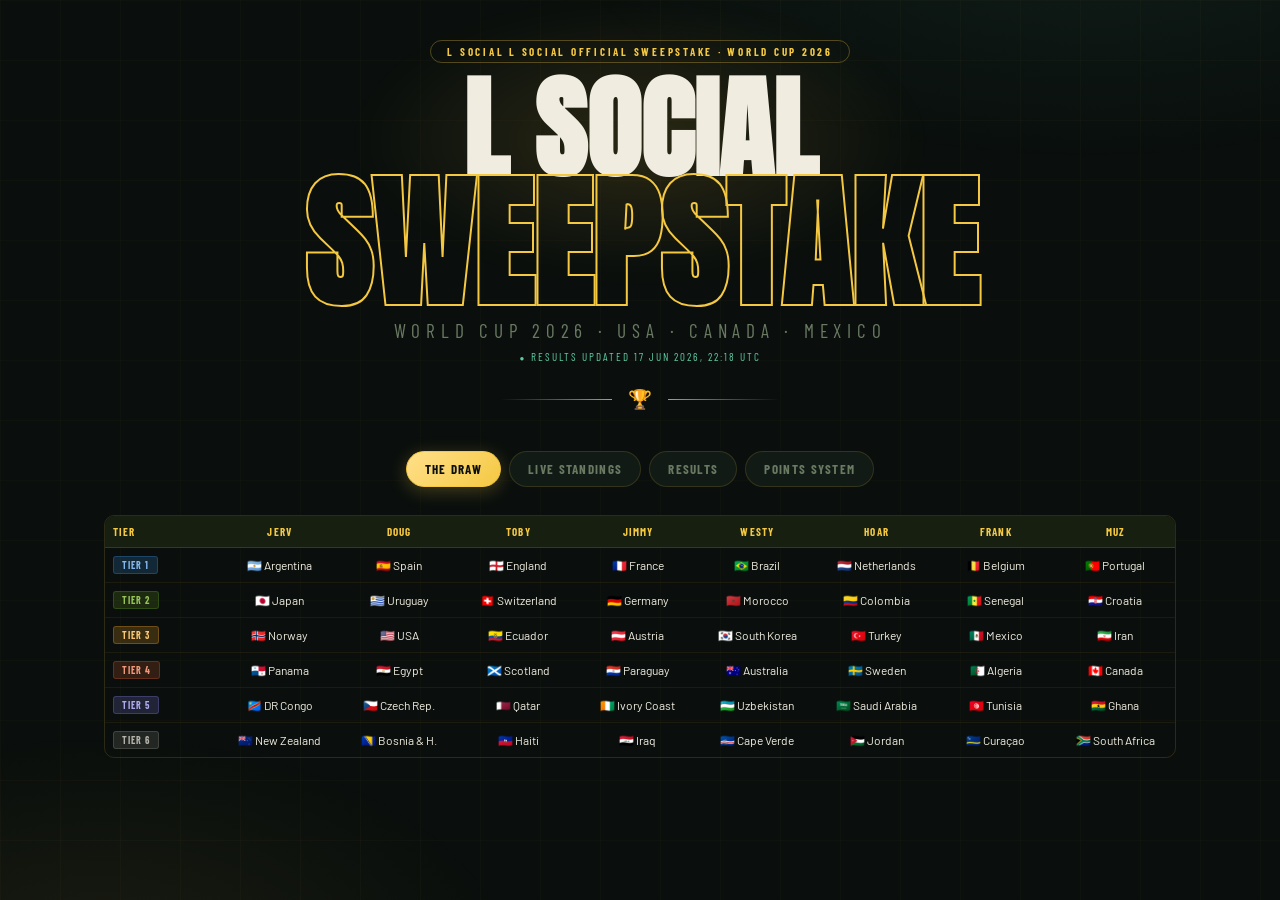
==== site/index.html @ 8de70651 "Auto-update World Cup results" ====
<!DOCTYPE html>
<html lang="en">
<head>
<meta charset="UTF-8">
<meta name="viewport" content="width=device-width, initial-scale=1.0">
<title>L Social L Social Official Sweepstake · World Cup 2026</title>
<link rel="apple-touch-icon" href="[data-uri]">
<link rel="icon" type="image/jpeg" href="[data-uri]">
<meta name="apple-mobile-web-app-capable" content="yes">
<meta name="apple-mobile-web-app-title" content="L Social WC26">
<link href="https://fonts.googleapis.com/css2?family=Anton&family=Barlow+Condensed:wght@400;600;700&family=Barlow:wght@400;500&display=swap" rel="stylesheet">
<style>
:root{
  --gold:#F5C842;--gold-d:#C9A020;--bg:#0A0F0D;--surface:#111A14;--surface2:#172010;
  --border:rgba(245,200,66,0.15);--text:#F0EDE0;--muted:#6A7A62;
  --green:#5DCAA5;--red:#F09595;--orange:#EF9F27;
}
*{box-sizing:border-box;margin:0;padding:0}
body{background:var(--bg);color:var(--text);font-family:'Barlow',sans-serif;min-height:100vh;overflow-x:hidden}
body::before{content:'';position:fixed;inset:0;background-image:linear-gradient(rgba(245,200,66,0.025) 1px,transparent 1px),linear-gradient(90deg,rgba(245,200,66,0.025) 1px,transparent 1px);background-size:60px 60px;pointer-events:none;z-index:0}
body::after{content:'';position:fixed;inset:0;background:radial-gradient(900px 420px at 85% -10%,rgba(93,202,165,0.08),transparent 60%),radial-gradient(700px 400px at 8% 108%,rgba(245,200,66,0.07),transparent 60%);pointer-events:none;z-index:0}
.container{position:relative;z-index:1;max-width:1120px;margin:0 auto;padding:2.5rem 1.5rem 5rem}

/* HERO */
.hero{text-align:center;margin-bottom:2.5rem;position:relative}
.hero::before{content:'';position:absolute;top:-50px;left:50%;transform:translateX(-50%);width:min(620px,90vw);height:300px;background:radial-gradient(ellipse,rgba(245,200,66,0.14),transparent 65%);filter:blur(12px);pointer-events:none}
.hero-badge{display:inline-block;font-family:'Barlow Condensed',sans-serif;font-size:11px;font-weight:700;letter-spacing:0.25em;text-transform:uppercase;color:var(--gold);border:1px solid rgba(245,200,66,0.3);padding:4px 16px;border-radius:20px;margin-bottom:1rem;animation:fadeUp 0.5s ease both}
.hero h1{font-family:'Anton',sans-serif;font-size:clamp(3rem,10vw,7rem);line-height:0.9;text-transform:uppercase;animation:fadeUp 0.5s ease 0.1s both}
.hero h1 span{display:block;-webkit-text-stroke:2px var(--gold);color:transparent;font-size:clamp(3.5rem,12vw,9rem)}
.hero-sub{font-family:'Barlow Condensed',sans-serif;font-size:clamp(0.85rem,2vw,1.2rem);letter-spacing:0.3em;text-transform:uppercase;color:var(--muted);margin-top:0.6rem;animation:fadeUp 0.5s ease 0.2s both}
.hero-updated{font-family:'Barlow Condensed',sans-serif;font-size:11px;letter-spacing:0.18em;text-transform:uppercase;color:var(--green);margin-top:0.5rem;animation:fadeUp 0.5s ease 0.25s both}
.hero-updated::before{content:'●';font-size:8px;vertical-align:middle;margin-right:5px;animation:pulse 2s ease-in-out infinite;display:inline-block}
.divider{display:flex;align-items:center;gap:1rem;max-width:280px;margin:1.5rem auto;animation:fadeUp 0.5s ease 0.25s both}
.divider::before{content:'';flex:1;height:1px;background:linear-gradient(90deg,transparent,var(--gold-d))}
.divider::after{content:'';flex:1;height:1px;background:linear-gradient(90deg,var(--gold-d),transparent)}
.trophy{font-size:1.2rem;animation:pulse 3s ease-in-out infinite;display:inline-block}

/* TABS */
.tabs{display:flex;gap:8px;margin-bottom:1.75rem;animation:fadeUp 0.5s ease 0.3s both;flex-wrap:wrap;justify-content:center}
.tab{font-family:'Barlow Condensed',sans-serif;font-size:13px;font-weight:700;letter-spacing:0.1em;text-transform:uppercase;padding:9px 18px;border:1px solid var(--border);border-radius:24px;background:var(--surface);color:var(--muted);cursor:pointer;transition:all 0.15s;white-space:nowrap}
.tab:hover{color:var(--text);border-color:rgba(245,200,66,0.45);transform:translateY(-1px)}
.tab.active{color:#0A0F0D;background:linear-gradient(135deg,#FFE08A,var(--gold));border-color:var(--gold);box-shadow:0 4px 18px rgba(245,200,66,0.25)}

/* SUB-TABS (game week toggles) */
.subtabs{display:flex;gap:6px;flex-wrap:wrap;margin-bottom:1.1rem}
.subtab{font-family:'Barlow Condensed',sans-serif;font-size:12px;font-weight:700;letter-spacing:0.08em;text-transform:uppercase;padding:6px 14px;border-radius:18px;border:1px solid var(--border);background:var(--surface);color:var(--muted);cursor:pointer;transition:all 0.15s;white-space:nowrap}
.subtab:hover{color:var(--text);border-color:rgba(245,200,66,0.4);transform:translateY(-1px)}
.subtab.active{background:linear-gradient(135deg,#FFE08A,var(--gold));color:#0A0F0D;border-color:var(--gold);box-shadow:0 3px 12px rgba(245,200,66,0.22)}

/* MOVEMENT + LEADER + BARS */
.mv{font-size:10px;font-weight:700;display:inline-block;min-width:20px}
.mv-up{color:var(--green)} .mv-down{color:var(--red)} .mv-same{color:var(--muted)}
.row-leader td{background:linear-gradient(90deg,rgba(245,200,66,0.12),rgba(245,200,66,0.02))}
.row-leader:hover td{background:linear-gradient(90deg,rgba(245,200,66,0.16),rgba(245,200,66,0.04))}
.pts-bar{height:3px;background:rgba(245,200,66,0.12);border-radius:2px;margin-top:4px;min-width:60px}
.pts-bar i{display:block;height:100%;border-radius:2px;background:linear-gradient(90deg,var(--gold-d),var(--gold));transition:width 0.4s ease}
.team-out{opacity:0.28;filter:grayscale(1)}
.gw-haul-pos{color:var(--green);font-weight:600}
.gw-haul-neg{color:var(--red);font-weight:600}
tr.anim{animation:fadeUp 0.35s ease both}
.panel{display:none}.panel.active{display:block;animation:fadeUp 0.3s ease both}

/* SHARED TABLE STYLES */
.tbl-wrap{overflow-x:auto;border:1px solid var(--border);border-radius:10px}
table{width:100%;border-collapse:collapse;font-size:12px}
th{font-family:'Barlow Condensed',sans-serif;font-size:11px;font-weight:700;letter-spacing:0.1em;text-transform:uppercase;padding:9px 8px;border-bottom:1px solid var(--border);text-align:center;background:var(--surface2);color:var(--muted)}
th:first-child{text-align:left}
td{padding:8px 8px;text-align:center;border-bottom:1px solid rgba(245,200,66,0.07);color:var(--text)}
td:first-child{text-align:left}
tr:last-child td{border-bottom:none}
tr:hover td{background:rgba(255,255,255,0.025)}

/* TIER TAGS */
.tier-tag{display:inline-flex;align-items:center;padding:2px 8px;border-radius:3px;font-family:'Barlow Condensed',sans-serif;font-size:10px;font-weight:700;letter-spacing:0.1em;text-transform:uppercase;white-space:nowrap}
.tt1{background:rgba(55,138,221,0.2);color:#85B7EB;border:1px solid rgba(55,138,221,0.3)}
.tt2{background:rgba(99,153,34,0.2);color:#97C459;border:1px solid rgba(99,153,34,0.3)}
.tt3{background:rgba(239,159,39,0.2);color:#FAC775;border:1px solid rgba(239,159,39,0.3)}
.tt4{background:rgba(216,90,48,0.2);color:#F0997B;border:1px solid rgba(216,90,48,0.3)}
.tt5{background:rgba(127,119,221,0.2);color:#AFA9EC;border:1px solid rgba(127,119,221,0.3)}
.tt6{background:rgba(136,135,128,0.2);color:#B4B2A9;border:1px solid rgba(136,135,128,0.3)}

/* DRAW TABLE */
table.draw{table-layout:fixed;min-width:720px}
table.draw th:first-child{width:115px}
table.draw th{color:var(--gold)}

/* STANDINGS */
.pos-badge{display:inline-flex;align-items:center;justify-content:center;width:22px;height:22px;border-radius:50%;font-family:'Barlow Condensed',sans-serif;font-size:12px;font-weight:700}
.pos-1{background:var(--gold);color:#0A0F0D}
.pos-2{background:rgba(180,178,169,0.3);color:#D3D1C7}
.pos-3{background:rgba(216,90,48,0.3);color:#F0997B}
.pos-other{color:var(--muted);font-size:12px;font-weight:500;width:22px;text-align:center;display:inline-block}
.player-name-cell{font-family:'Barlow Condensed',sans-serif;font-size:14px;font-weight:700;letter-spacing:0.05em}
.pts-big{font-family:'Anton',sans-serif;font-size:1.3rem;color:var(--gold)}
.pts-zero{color:var(--muted)}
.trend-up{color:var(--green);font-size:11px}
.trend-same{color:var(--muted);font-size:11px}
.stage-badge{display:inline-flex;align-items:center;padding:2px 8px;border-radius:3px;font-size:10px;font-weight:500;white-space:nowrap}
.stage-group{background:rgba(55,138,221,0.15);color:#85B7EB}
.stage-r16{background:rgba(239,159,39,0.15);color:#FAC775}
.stage-qf{background:rgba(95,212,165,0.15);color:#5DCAA5}
.stage-sf{background:rgba(245,200,66,0.15);color:var(--gold)}
.stage-out{background:rgba(136,135,128,0.15);color:var(--muted)}

/* RESULTS */
.gw-section{margin-bottom:1.5rem}
.gw-header{font-family:'Barlow Condensed',sans-serif;font-size:13px;font-weight:700;letter-spacing:0.15em;text-transform:uppercase;color:var(--gold);padding:8px 0 8px;border-bottom:1px solid var(--border);margin-bottom:0.75rem}
.result-grid{display:grid;grid-template-columns:repeat(auto-fill,minmax(300px,1fr));gap:8px}
.result-card{background:var(--surface);border:1px solid var(--border);border-radius:8px;padding:10px 12px;display:flex;align-items:center;gap:10px;transition:transform 0.15s,border-color 0.15s,box-shadow 0.15s;animation:fadeUp 0.35s ease both}
.result-card:hover{transform:translateY(-2px);border-color:rgba(245,200,66,0.45);box-shadow:0 8px 22px rgba(0,0,0,0.45)}
.result-team{flex:1;text-align:right}
.result-team-name{font-size:12px;font-weight:500}
.result-team-sub{font-size:10px;color:var(--muted);margin-top:1px}
.result-score{font-family:'Anton',sans-serif;font-size:1.3rem;color:var(--gold);min-width:54px;text-align:center;line-height:1}
.result-score-sub{font-size:9px;color:var(--muted);text-align:center;font-family:'Barlow Condensed',sans-serif;letter-spacing:0.1em;text-transform:uppercase;margin-top:2px}
.result-team.home{text-align:right}
.result-team.away{text-align:left}
.win-ind{width:3px;height:28px;border-radius:2px;flex-shrink:0}
.win-home{background:var(--green)}
.win-away{background:var(--red)}
.win-draw{background:var(--muted)}
.pts-awarded{font-size:10px;color:var(--green);font-weight:500;margin-top:3px}

/* EMPTY STATE */
.empty-state{text-align:center;padding:3rem 1rem;color:var(--muted)}
.empty-icon{font-size:2.5rem;margin-bottom:0.75rem;opacity:0.4}
.empty-text{font-family:'Barlow Condensed',sans-serif;font-size:14px;letter-spacing:0.1em;text-transform:uppercase}
.empty-sub{font-size:12px;margin-top:0.5rem;line-height:1.5}

/* POINTS REFERENCE */
.section-label{font-family:'Barlow Condensed',sans-serif;font-size:13px;font-weight:700;letter-spacing:0.15em;text-transform:uppercase;color:var(--gold);margin:1.5rem 0 0.6rem;padding-bottom:5px;border-bottom:1px solid var(--border)}
.section-label:first-child{margin-top:0}
.pts-grid{display:grid;grid-template-columns:1fr 1fr;gap:8px;margin-bottom:0.5rem}
.pts-card{background:var(--surface);border:1px solid var(--border);border-radius:8px;padding:11px 13px}
.pts-card-title{font-family:'Barlow Condensed',sans-serif;font-size:10px;font-weight:700;letter-spacing:0.15em;text-transform:uppercase;color:var(--muted);margin-bottom:7px}
.pts-row{display:flex;justify-content:space-between;font-size:12px;padding:3px 0;border-bottom:1px solid rgba(245,200,66,0.07);color:var(--text)}
.pts-row:last-child{border-bottom:none}
.pv{font-weight:500;color:var(--green)}
.lo{color:var(--muted)}
.mid{color:var(--orange);font-weight:500}
.hi{color:var(--green);font-weight:500}
.note{font-size:12px;color:var(--muted);padding:9px 12px;background:var(--surface);border:1px solid var(--border);border-radius:8px;margin-top:0.75rem;line-height:1.6}
table.pts{width:100%;border-collapse:collapse;font-size:12px;border:1px solid var(--border);border-radius:8px;overflow:hidden}
table.pts th{font-family:'Barlow Condensed',sans-serif;font-size:11px;font-weight:700;letter-spacing:0.1em;text-transform:uppercase;padding:8px 10px;border-bottom:1px solid var(--border);text-align:center;background:var(--surface2);color:var(--muted)}
table.pts th:first-child{text-align:left}
table.pts td{padding:7px 10px;border-bottom:1px solid rgba(245,200,66,0.07);text-align:center;color:var(--text)}
table.pts td:first-child{text-align:left;color:var(--muted)}
table.pts tr:last-child td{border-bottom:none}

@keyframes fadeUp{from{opacity:0;transform:translateY(18px)}to{opacity:1;transform:translateY(0)}}
@keyframes pulse{0%,100%{transform:scale(1)}50%{transform:scale(1.1)}}
@media(max-width:600px){.pts-grid{grid-template-columns:1fr}.tab{padding:8px 8px;font-size:11px;letter-spacing:0.05em}.tabs{gap:0}}
</style>
</head>
<body>
<div class="container">

<!-- HERO -->
<div class="hero">
  <div class="hero-badge">L Social L Social Official Sweepstake · World Cup 2026</div>
  <h1>L Social<span>Sweepstake</span></h1>
  <p class="hero-sub">World Cup 2026 · USA · Canada · Mexico</p>
  <p class="hero-updated">Results updated <span id="updated-stamp"><!--AUTO:UPDATED-->17 Jun 2026, 22:18 UTC<!--/AUTO:UPDATED--></span></p>
  <div class="divider"><span class="trophy">🏆</span></div>
</div>

<!-- TABS -->
<div class="tabs">
  <button class="tab active" onclick="showTab('draw',this)">The draw</button>
  <button class="tab" onclick="showTab('standings',this)">Live standings</button>
  <button class="tab" onclick="showTab('results',this)">Results</button>
  <button class="tab" onclick="showTab('points',this)">Points system</button>
</div>

<!-- DRAW -->
<div class="panel active" id="panel-draw">
<div class="tbl-wrap">
<table class="draw">
  <thead>
    <tr><th>Tier</th><th>Jerv</th><th>Doug</th><th>Toby</th><th>Jimmy</th><th>Westy</th><th>Hoar</th><th>Frank</th><th>Muz</th></tr>
  </thead>
  <tbody>
    <tr><td><span class="tier-tag tt1">Tier 1</span></td><td>🇦🇷 Argentina</td><td>🇪🇸 Spain</td><td>🏴󠁧󠁢󠁥󠁮󠁧󠁿 England</td><td>🇫🇷 France</td><td>🇧🇷 Brazil</td><td>🇳🇱 Netherlands</td><td>🇧🇪 Belgium</td><td>🇵🇹 Portugal</td></tr>
    <tr><td><span class="tier-tag tt2">Tier 2</span></td><td>🇯🇵 Japan</td><td>🇺🇾 Uruguay</td><td>🇨🇭 Switzerland</td><td>🇩🇪 Germany</td><td>🇲🇦 Morocco</td><td>🇨🇴 Colombia</td><td>🇸🇳 Senegal</td><td>🇭🇷 Croatia</td></tr>
    <tr><td><span class="tier-tag tt3">Tier 3</span></td><td>🇳🇴 Norway</td><td>🇺🇸 USA</td><td>🇪🇨 Ecuador</td><td>🇦🇹 Austria</td><td>🇰🇷 South Korea</td><td>🇹🇷 Turkey</td><td>🇲🇽 Mexico</td><td>🇮🇷 Iran</td></tr>
    <tr><td><span class="tier-tag tt4">Tier 4</span></td><td>🇵🇦 Panama</td><td>🇪🇬 Egypt</td><td>🏴󠁧󠁢󠁳󠁣󠁴󠁿 Scotland</td><td>🇵🇾 Paraguay</td><td>🇦🇺 Australia</td><td>🇸🇪 Sweden</td><td>🇩🇿 Algeria</td><td>🇨🇦 Canada</td></tr>
    <tr><td><span class="tier-tag tt5">Tier 5</span></td><td>🇨🇩 DR Congo</td><td>🇨🇿 Czech Rep.</td><td>🇶🇦 Qatar</td><td>🇨🇮 Ivory Coast</td><td>🇺🇿 Uzbekistan</td><td>🇸🇦 Saudi Arabia</td><td>🇹🇳 Tunisia</td><td>🇬🇭 Ghana</td></tr>
    <tr><td><span class="tier-tag tt6">Tier 6</span></td><td>🇳🇿 New Zealand</td><td>🇧🇦 Bosnia & H.</td><td>🇭🇹 Haiti</td><td>🇮🇶 Iraq</td><td>🇨🇻 Cape Verde</td><td>🇯🇴 Jordan</td><td>🇨🇼 Curaçao</td><td>🇿🇦 South Africa</td></tr>
  </tbody>
</table>
</div>
</div>

<!-- STANDINGS -->
<div class="panel" id="panel-standings">
  <div id="standings-content">
    <div class="empty-state">
      <div class="empty-icon">🏆</div>
      <div class="empty-text">Tournament hasn't started yet</div>
      <div class="empty-sub">Standings will update after each game week.<br>Upload results to see scores calculated automatically.</div>
    </div>
  </div>
</div>

<!-- RESULTS -->
<div class="panel" id="panel-results">
  <div id="results-content">
    <div class="empty-state">
      <div class="empty-icon">⚽</div>
      <div class="empty-text">No results yet</div>
      <div class="empty-sub">After each game week, send the results and this section<br>will be updated with scores, points awarded, and standings.</div>
    </div>
  </div>
</div>

<!-- POINTS SYSTEM -->
<div class="panel" id="panel-points">

  <div class="section-label">Group stage — per match</div>
  <div class="pts-grid">
    <div class="pts-card">
      <div class="pts-card-title">Base result</div>
      <div class="pts-row"><span>Win</span><span class="pv">5 pts</span></div>
      <div class="pts-row"><span>Draw</span><span class="pv">2 pts</span></div>
      <div class="pts-row"><span>Loss</span><span class="lo">0 pts</span></div>
    </div>
    <div class="pts-card">
      <div class="pts-card-title">× Upset multiplier</div>
      <div class="pts-row"><span>beat team 5 tiers stronger</span><span class="hi">× 2.75</span></div>
      <div class="pts-row"><span>beat team 4 tiers stronger</span><span class="hi">× 2.4</span></div>
      <div class="pts-row"><span>beat team 3 tiers stronger</span><span class="hi">× 1.8</span></div>
      <div class="pts-row"><span>beat team 2 tiers stronger</span><span class="mid">× 1.45</span></div>
      <div class="pts-row"><span>beat team 1 tier stronger</span><span class="mid">× 1.2</span></div>
      <div class="pts-row"><span>vs same tier</span><span>× 1.0</span></div>
      <div class="pts-row"><span>beat team 1 tier weaker</span><span class="lo">× 0.8</span></div>
      <div class="pts-row"><span>beat team 2 tiers weaker</span><span class="lo">× 0.7</span></div>
      <div class="pts-row"><span>beat team 3 tiers weaker</span><span class="lo">× 0.65</span></div>
      <div class="pts-row"><span>beat team 4 tiers weaker</span><span class="lo">× 0.6</span></div>
      <div class="pts-row"><span>beat team 5 tiers weaker</span><span class="lo">× 0.55</span></div>
    </div>
  </div>

  <div class="section-label">Group finish bonus</div>
  <table class="pts">
    <thead><tr><th>Your tier</th><th>1st</th><th>2nd</th><th>3rd</th><th>4th (out)</th></tr></thead>
    <tbody>
      <tr><td><span class="tier-tag tt1">Tier 1</span></td><td>3</td><td>0</td><td>-2</td><td>-5</td></tr>
      <tr><td><span class="tier-tag tt2">Tier 2</span></td><td>5</td><td>2</td><td>0</td><td>-2</td></tr>
      <tr><td><span class="tier-tag tt3">Tier 3</span></td><td>7</td><td>4</td><td>2</td><td>0</td></tr>
      <tr><td><span class="tier-tag tt4">Tier 4</span></td><td>9</td><td>6</td><td>3</td><td>1</td></tr>
      <tr><td><span class="tier-tag tt5">Tier 5</span></td><td>12</td><td>8</td><td>4</td><td>2</td></tr>
      <tr><td><span class="tier-tag tt6">Tier 6</span></td><td class="hi">15</td><td class="hi">11</td><td class="hi">5</td><td class="hi">3</td></tr>
    </tbody>
  </table>
  <p class="note">Negative bonuses apply to Tier 1 and 2 sides who underperform in the group stage — if England finish 4th, Toby loses 5 pts.</p>

  <div class="section-label">Knockout stage — base points per win × upset multiplier</div>
  <table class="pts">
    <thead><tr><th>Round</th><th>Base pts (win)</th><th>× Upset multiplier</th><th>Lose</th></tr></thead>
    <tbody>
      <tr><td>Round of 32</td><td class="pv">5 pts</td><td>same as above</td><td>0</td></tr>
      <tr><td>Round of 16</td><td class="pv">5 pts</td><td>same as above</td><td>0</td></tr>
      <tr><td>Quarter-final</td><td class="pv">7 pts</td><td>same as above</td><td>0</td></tr>
      <tr><td>Semi-final</td><td class="pv">9 pts</td><td>same as above</td><td>0</td></tr>
      <tr><td>3rd place play-off</td><td class="pv">5 pts</td><td>same as above</td><td>0</td></tr>
      <tr><td>Final 🏆</td><td class="pv">15 pts</td><td>same as above</td><td>5 (flat, runner-up)</td></tr>
    </tbody>
  </table>

  <div class="section-label">Knockout exit bonus — awarded once when a team goes out</div>
  <table class="pts">
    <thead><tr><th>Tier</th><th>🏆 Win</th><th>Final</th><th>3rd</th><th>4th</th><th>QF</th><th>R16</th><th>R32</th></tr></thead>
    <tbody>
      <tr><td><span class="tier-tag tt1">Tier 1</span></td><td>9</td><td>6</td><td>5</td><td>4</td><td>2</td><td>1</td><td>-2</td></tr>
      <tr><td><span class="tier-tag tt2">Tier 2</span></td><td>12</td><td>8</td><td>6</td><td>5</td><td>4</td><td>2</td><td>0</td></tr>
      <tr><td><span class="tier-tag tt3">Tier 3</span></td><td>18</td><td>14</td><td>11</td><td>9</td><td>7</td><td>4</td><td>2</td></tr>
      <tr><td><span class="tier-tag tt4">Tier 4</span></td><td class="hi">25</td><td class="hi">25</td><td>15</td><td>13</td><td>10</td><td>6</td><td>5</td></tr>
      <tr><td><span class="tier-tag tt5">Tier 5</span></td><td class="hi">25</td><td class="hi">25</td><td>18</td><td>16</td><td>13</td><td>8</td><td>6</td></tr>
      <tr><td><span class="tier-tag tt6">Tier 6</span></td><td class="hi">25</td><td class="hi">25</td><td>22</td><td>20</td><td>16</td><td>11</td><td>7</td></tr>
    </tbody>
  </table>
  <p class="note">A Tier 4-6 team reaching the final is the jackpot — a capped 25 pts (no longer an automatic win). Exit bonus is awarded once, when the team is eliminated (or wins). Negative values apply to Tier 1/2 teams knocked out early.</p>

</div>

</div>

<script>
// ─────────────────────────────────────────────
// DATA — edit this when Toby uploads results
// ─────────────────────────────────────────────

const PLAYERS = ['Jerv','Doug','Toby','Jimmy','Westy','Hoar','Frank','Muz'];

// Each player's teams: [tier, name, flag]
const TEAMS = {
  Jerv:  [{t:1,n:'Argentina',f:'🇦🇷'},{t:2,n:'Japan',f:'🇯🇵'},{t:3,n:'Norway',f:'🇳🇴'},{t:4,n:'Panama',f:'🇵🇦'},{t:5,n:'DR Congo',f:'🇨🇩'},{t:6,n:'New Zealand',f:'🇳🇿'}],
  Doug:  [{t:1,n:'Spain',f:'🇪🇸'},{t:2,n:'Uruguay',f:'🇺🇾'},{t:3,n:'USA',f:'🇺🇸'},{t:4,n:'Egypt',f:'🇪🇬'},{t:5,n:'Czech Rep.',f:'🇨🇿'},{t:6,n:'Bosnia & H.',f:'🇧🇦'}],
  Toby:  [{t:1,n:'England',f:'🏴󠁧󠁢󠁥󠁮󠁧󠁿'},{t:2,n:'Switzerland',f:'🇨🇭'},{t:3,n:'Ecuador',f:'🇪🇨'},{t:4,n:'Scotland',f:'🏴󠁧󠁢󠁳󠁣󠁴󠁿'},{t:5,n:'Qatar',f:'🇶🇦'},{t:6,n:'Haiti',f:'🇭🇹'}],
  Jimmy: [{t:1,n:'France',f:'🇫🇷'},{t:2,n:'Germany',f:'🇩🇪'},{t:3,n:'Austria',f:'🇦🇹'},{t:4,n:'Paraguay',f:'🇵🇾'},{t:5,n:'Ivory Coast',f:'🇨🇮'},{t:6,n:'Iraq',f:'🇮🇶'}],
  Westy: [{t:1,n:'Brazil',f:'🇧🇷'},{t:2,n:'Morocco',f:'🇲🇦'},{t:3,n:'South Korea',f:'🇰🇷'},{t:4,n:'Australia',f:'🇦🇺'},{t:5,n:'Uzbekistan',f:'🇺🇿'},{t:6,n:'Cape Verde',f:'🇨🇻'}],
  Hoar:  [{t:1,n:'Netherlands',f:'🇳🇱'},{t:2,n:'Colombia',f:'🇨🇴'},{t:3,n:'Turkey',f:'🇹🇷'},{t:4,n:'Sweden',f:'🇸🇪'},{t:5,n:'Saudi Arabia',f:'🇸🇦'},{t:6,n:'Jordan',f:'🇯🇴'}],
  Frank: [{t:1,n:'Belgium',f:'🇧🇪'},{t:2,n:'Senegal',f:'🇸🇳'},{t:3,n:'Mexico',f:'🇲🇽'},{t:4,n:'Algeria',f:'🇩🇿'},{t:5,n:'Tunisia',f:'🇹🇳'},{t:6,n:'Curaçao',f:'🇨🇼'}],
  Muz:   [{t:1,n:'Portugal',f:'🇵🇹'},{t:2,n:'Croatia',f:'🇭🇷'},{t:3,n:'Iran',f:'🇮🇷'},{t:4,n:'Canada',f:'🇨🇦'},{t:5,n:'Ghana',f:'🇬🇭'},{t:6,n:'South Africa',f:'🇿🇦'}],
};

// Build country → {player, tier} lookup
const COUNTRY_MAP = {};
for(const [player, teams] of Object.entries(TEAMS)){
  for(const team of teams){
    COUNTRY_MAP[team.n.toLowerCase()] = {player, tier: team.t, name: team.n, flag: team.f};
  }
}

// ─────────────────────────────────────────────
// RESULTS DATA — auto-generated by update-results.js
// Format: {gw, stage, home, homeScore, away, awayScore [, winner:'home'|'away' for pens]}
// stage: 'group' | 'r32' | 'r16' | 'qf' | 'sf' | '3rd' | 'final'
// gw: 1-3 = group match days; 4=R32, 5=R16, 6=QF, 7=SF, 8=3rd place, 9=Final
// ─────────────────────────────────────────────
/* AUTO:RESULTS:START */
const RESULTS = [
  // GAME WEEK 1
  {gw:1, stage:'group', home:'Argentina', homeScore:3, away:'Algeria', awayScore:0},
  {gw:1, stage:'group', home:'Australia', homeScore:2, away:'Turkey', awayScore:0},
  {gw:1, stage:'group', home:'Austria', homeScore:3, away:'Jordan', awayScore:1},
  {gw:1, stage:'group', home:'Belgium', homeScore:1, away:'Egypt', awayScore:1},
  {gw:1, stage:'group', home:'Brazil', homeScore:1, away:'Morocco', awayScore:1},
  {gw:1, stage:'group', home:'England', homeScore:4, away:'Croatia', awayScore:2},
  {gw:1, stage:'group', home:'France', homeScore:3, away:'Senegal', awayScore:1},
  {gw:1, stage:'group', home:'Germany', homeScore:7, away:'Curaçao', awayScore:1},
  {gw:1, stage:'group', home:'Haiti', homeScore:0, away:'Scotland', awayScore:1},
  {gw:1, stage:'group', home:'Iran', homeScore:2, away:'New Zealand', awayScore:2},
  {gw:1, stage:'group', home:'Iraq', homeScore:1, away:'Norway', awayScore:4},
  {gw:1, stage:'group', home:'Ivory Coast', homeScore:1, away:'Ecuador', awayScore:0},
  {gw:1, stage:'group', home:'Mexico', homeScore:2, away:'South Africa', awayScore:0},
  {gw:1, stage:'group', home:'Netherlands', homeScore:2, away:'Japan', awayScore:2},
  {gw:1, stage:'group', home:'Portugal', homeScore:1, away:'DR Congo', awayScore:1},
  {gw:1, stage:'group', home:'Qatar', homeScore:1, away:'Switzerland', awayScore:1},
  {gw:1, stage:'group', home:'Saudi Arabia', homeScore:1, away:'Uruguay', awayScore:1},
  {gw:1, stage:'group', home:'South Korea', homeScore:2, away:'Czech Rep.', awayScore:1},
  {gw:1, stage:'group', home:'Spain', homeScore:0, away:'Cape Verde', awayScore:0},
  {gw:1, stage:'group', home:'Sweden', homeScore:5, away:'Tunisia', awayScore:1},
  {gw:1, stage:'group', home:'USA', homeScore:4, away:'Paraguay', awayScore:1},
];
/* AUTO:RESULTS:END */

// Group finish data — populated after group stage ends
// {country, finish: 1|2|3|4}
/* AUTO:GROUP_FINISHES:START */
const GROUP_FINISHES = [
];
/* AUTO:GROUP_FINISHES:END */

// Knockout exit data — populated as teams are eliminated
// stage: 'r32'|'r16'|'qf'|'4th'|'3rd'|'final'|'win'
/* AUTO:EXITS:START */
const EXITS = [
];
/* AUTO:EXITS:END */

// ─────────────────────────────────────────────
// POINTS ENGINE
// ─────────────────────────────────────────────

const ROUND_BASE = {group:5, r32:5, r16:5, qf:7, sf:9, '3rd':5, final:15};
const DRAW_BASE  = {group:2, r32:2, r16:2, qf:2, sf:2, '3rd':2, final:2};
const FINAL_LOSS_FLAT = 5;

// Exit bonus: awarded once when a team exits the tournament.
// Reaching the FINAL is the jackpot for lower tiers (T4-6 = 25, capped — it no
// longer single-handedly decides the title). Deeper-but-not-final runs now pay
// finite, tier-scaled bonuses. Monotonic: deeper = more, weaker tier = more.
const EXIT_BONUS = {
  win:   {1:9,  2:12, 3:18, 4:25, 5:25, 6:25},
  final: {1:6,  2:8,  3:14, 4:25, 5:25, 6:25},
  '3rd': {1:5,  2:6,  3:11, 4:15, 5:18, 6:22},
  '4th': {1:4,  2:5,  3:9,  4:13, 5:16, 6:20},
  qf:    {1:2,  2:4,  3:7,  4:10, 5:13, 6:16},
  r16:   {1:1,  2:2,  3:4,  4:6,  5:8,  6:11},
  r32:   {1:-2, 2:0,  3:2,  4:5,  5:6,  6:7},
};

// Group finish bonus by tier and position
const GROUP_FINISH_BONUS = {
  1:{1:3,  2:0,  3:-2, 4:-5},
  2:{1:5,  2:2,  3:0,  4:-2},
  3:{1:7,  2:4,  3:2,  4:0},
  4:{1:9,  2:6,  3:3,  4:1},
  5:{1:12, 2:8,  3:4,  4:2},
  6:{1:15, 2:11, 3:5,  4:3},
};

function exitBonus(tier, stage){
  const val = EXIT_BONUS[stage] && EXIT_BONUS[stage][tier];
  return val || 0;
}

function upsetMultiplier(winnerTier, loserTier){
  // Lower tier number = stronger team (Tier 1 = best, Tier 6 = worst).
  // Ladder tuned so expected points-per-match are near-flat across the tier
  // gap (compensating for win probability), capped to limit single-result swing.
  const diff = winnerTier - loserTier; // positive = upset (winner is weaker)
  if(diff >= 5) return 2.75;
  if(diff === 4) return 2.4;
  if(diff === 3) return 1.8;
  if(diff === 2) return 1.45;
  if(diff === 1) return 1.2;
  if(diff === 0) return 1.0;
  if(diff === -1) return 0.8;
  if(diff === -2) return 0.7;
  if(diff === -3) return 0.65;
  if(diff === -4) return 0.6;
  return 0.55; // winner 5+ tiers stronger
}

// Game week labels: 1-3 are group match days, knockout rounds get fixed numbers
const GW_LABEL = {4:'Round of 32',5:'Round of 16',6:'Quarter-finals',7:'Semi-finals',8:'3rd place',9:'Final'};
// Which game week each exit stage resolves in (SF losers resolve at the 3rd place game)
const EXIT_GW = {r32:4, r16:5, qf:6, '4th':8, '3rd':8, final:9, win:9};
const GROUP_BONUS_GW = 3; // group finish bonuses land after match day 3

// calcPoints(upToGw) — pass a game week number to get the standings as they
// stood at the end of that game week; omit for the full current totals.
function calcPoints(upToGw){
  const limit = upToGw == null ? Infinity : upToGw;
  const pts = {};
  PLAYERS.forEach(p => pts[p] = {total:0, breakdown:[]});

  for(const r of RESULTS){
    if(r.gw > limit) continue;
    const home = COUNTRY_MAP[r.home.toLowerCase()];
    const away = COUNTRY_MAP[r.away.toLowerCase()];
    if(!home || !away) continue;

    // r.winner ('home'|'away') overrides the scoreline — knockout games decided on penalties
    const decided = r.winner === 'home' || r.winner === 'away';
    const isDraw = !decided && r.homeScore === r.awayScore;
    const homeWon = decided ? r.winner === 'home' : r.homeScore > r.awayScore;

    const base = isDraw ? DRAW_BASE[r.stage] : ROUND_BASE[r.stage];

    // Every team earns points independently — same player owning both teams is fine
    const score = `${r.homeScore}-${r.awayScore}`;

    if(isDraw){
      // Both teams earn draw points with their own multiplier
      const hPts = +(base * upsetMultiplier(home.tier, away.tier)).toFixed(1);
      const aPts = +(base * upsetMultiplier(away.tier, home.tier)).toFixed(1);
      pts[home.player].total += hPts;
      pts[home.player].breakdown.push({gw:r.gw, desc:`${home.flag} ${home.name} drew ${away.flag} ${away.name}`, pts:hPts});
      pts[away.player].total += aPts;
      pts[away.player].breakdown.push({gw:r.gw, desc:`${away.flag} ${away.name} drew ${home.flag} ${home.name}`, pts:aPts});
    } else {
      const winner = homeWon ? home : away;
      const loser  = homeWon ? away : home;
      const winScore = homeWon ? score : `${r.awayScore}-${r.homeScore}`;
      const wPts = +(base * upsetMultiplier(winner.tier, loser.tier)).toFixed(1);
      // Losing team gets 0 in group/r32/r16/qf/sf; final runner-up gets flat pts
      let lPts = 0;
      if(r.stage === 'final') lPts = FINAL_LOSS_FLAT;
      // 3rd place loser gets 0 match pts (exit bonus handles it)
      pts[winner.player].total += wPts;
      pts[winner.player].breakdown.push({gw:r.gw, desc:`${winner.flag} ${winner.name} beat ${loser.flag} ${loser.name} (${winScore})`, pts:wPts});
      if(lPts > 0){
        pts[loser.player].total += lPts;
        pts[loser.player].breakdown.push({gw:r.gw, desc:`${loser.flag} ${loser.name} runner-up`, pts:lPts});
      }
    }
  }

  // Group finish bonuses — land at the end of group match day 3
  if(limit >= GROUP_BONUS_GW){
    for(const gf of GROUP_FINISHES){
      const info = COUNTRY_MAP[gf.country.toLowerCase()];
      if(!info) continue;
      const bonusTable = GROUP_FINISH_BONUS[info.tier];
      const bonus = bonusTable ? bonusTable[gf.finish] : 0;
      if(bonus !== 0){
        const suffix = ['','st','nd','rd','th'][gf.finish] || 'th';
        pts[info.player].total += bonus;
        pts[info.player].breakdown.push({gw:GROUP_BONUS_GW, desc:`${info.flag} ${info.name} finished ${gf.finish}${suffix} in group`, pts:bonus});
      }
    }
  }

  // Exit bonuses — awarded in the game week the team's run ended
  for(const ex of EXITS){
    const exGw = EXIT_GW[ex.stage] || 0;
    if(exGw > limit) continue;
    const info = COUNTRY_MAP[ex.country.toLowerCase()];
    if(!info) continue;
    const bonus = exitBonus(info.tier, ex.stage);
    if(bonus !== 0){
      const reachedFinal = ex.stage === 'win' || ex.stage === 'final';
      const isJackpot = reachedFinal && info.tier >= 4; // T4-6 reaching the final
      const desc = isJackpot
        ? `${info.flag} ${info.name} reached the FINAL 🎉`
        : `${info.flag} ${info.name} ${ex.stage === 'win' ? 'WON the tournament 🏆' : 'exited at ' + ex.stage.toUpperCase()}`;
      pts[info.player].total += bonus;
      pts[info.player].breakdown.push({gw:exGw, desc, pts:bonus});
    }
  }

  // Round totals
  PLAYERS.forEach(p => { pts[p].total = +pts[p].total.toFixed(1); });
  return pts;
}

// ─────────────────────────────────────────────
// RENDER STANDINGS
// ─────────────────────────────────────────────
let standingsView = 'overall';   // 'overall' or a game week number
let resultsView = 'all';         // 'all' or a game week number

function gwsPlayed(){ return [...new Set(RESULTS.map(r=>r.gw))].sort((a,b)=>a-b); }
function gwName(gw){ return GW_LABEL[gw] || `GW ${gw}`; }
function fmtPts(p){ return (p>=0?'+':'')+(+p.toFixed(1)); }

function standingsAt(upToGw){
  const pts = calcPoints(upToGw);
  const order = PLAYERS.slice().sort((a,b) =>
    pts[b].total - pts[a].total || PLAYERS.indexOf(a) - PLAYERS.indexOf(b));
  return {pts, order};
}

function movementHtml(player, order, prevOrder){
  if(!prevOrder) return `<span class="mv mv-same">·</span>`;
  const d = prevOrder.indexOf(player) - order.indexOf(player);
  if(d > 0) return `<span class="mv mv-up">▲${d}</span>`;
  if(d < 0) return `<span class="mv mv-down">▼${-d}</span>`;
  return `<span class="mv mv-same">—</span>`;
}

function subtabsHtml(tabs, selected, setter){
  return `<div class="subtabs">` + tabs.map(([v,l]) =>
    `<button class="subtab${String(selected)===String(v)?' active':''}" onclick="${setter}('${v}')">${l}</button>`
  ).join('') + `</div>`;
}

function exitedTeams(upToGw){
  const limit = upToGw == null ? Infinity : upToGw;
  const out = new Set();
  for(const ex of EXITS){
    if(ex.stage !== 'win' && (EXIT_GW[ex.stage] || 0) <= limit) out.add(ex.country);
  }
  return out;
}

function renderStandings(){
  const el = document.getElementById('standings-content');
  if(RESULTS.length === 0 && GROUP_FINISHES.length === 0){
    el.innerHTML = `
      <div class="empty-state">
        <div class="empty-icon">🏆</div>
        <div class="empty-text">Tournament hasn't started yet</div>
        <div class="empty-sub">Standings will update after each game week.<br>Upload results to see scores calculated automatically.</div>
      </div>`;
    return;
  }

  const gws = gwsPlayed();
  const isOverall = standingsView === 'overall';
  if(!isOverall && !gws.includes(Number(standingsView))){ standingsView = 'overall'; return renderStandings(); }
  const effGw = isOverall ? gws[gws.length-1] : Number(standingsView);

  const cur = standingsAt(isOverall ? null : effGw);
  const prevGw = gws[gws.indexOf(effGw) - 1];
  const prev = prevGw != null ? standingsAt(prevGw) : null;
  const maxTotal = Math.max(1, ...PLAYERS.map(p => cur.pts[p].total));
  const exited = exitedTeams(isOverall ? null : effGw);

  let html = subtabsHtml([['overall','🏆 Overall'], ...gws.map(g=>[g, gwName(g)])], standingsView, 'setStandingsView');

  html += `<div class="tbl-wrap"><table><thead><tr>
    <th style="width:64px">#</th>
    <th>Player</th>
    <th>Teams</th>
    <th>${isOverall ? 'Points' : 'Points after '+gwName(effGw)}</th>
    <th>${isOverall ? 'Last GW' : 'GW haul'}</th>
    <th>${isOverall ? 'Latest' : 'What happened'}</th>
  </tr></thead><tbody>`;

  cur.order.forEach((player, i) => {
    const pos = i + 1;
    const posHtml = pos === 1
      ? `<span class="pos-badge pos-1">1</span>`
      : pos === 2 ? `<span class="pos-badge pos-2">2</span>`
      : pos === 3 ? `<span class="pos-badge pos-3">3</span>`
      : `<span class="pos-other">${pos}</span>`;

    const pData = cur.pts[player];
    const teamsHtml = TEAMS[player].map(t =>
      exited.has(t.n) ? `<span class="team-out" title="${t.n} — out">${t.f}</span>` : t.f).join(' ');

    const gained = pData.breakdown.filter(b=>b.gw===effGw).reduce((s,b)=>s+b.pts,0);
    const gainedHtml = gained !== 0
      ? `<span class="${gained>0?'gw-haul-pos':'gw-haul-neg'}">${fmtPts(gained)}</span>`
      : `<span style="color:var(--muted)">—</span>`;

    const entries = isOverall ? pData.breakdown.slice(-3).reverse()
                              : pData.breakdown.filter(b=>b.gw===effGw);
    const recent = entries.map(b =>
      `<div style="font-size:10px;color:var(--muted);white-space:nowrap">${b.desc} <span style="color:${b.pts>=0?'var(--green)':'var(--red)'}">${fmtPts(b.pts)}</span></div>`
    ).join('');

    const pct = Math.max(0, pData.total) / maxTotal * 100;
    const leader = i === 0 && pData.total > 0;

    html += `<tr class="anim${leader?' row-leader':''}" style="animation-delay:${i*0.045}s">
      <td style="white-space:nowrap">${posHtml} ${movementHtml(player, cur.order, prev && prev.order)}</td>
      <td><span class="player-name-cell">${player}${leader?' 👑':''}</span></td>
      <td style="font-size:14px;letter-spacing:2px">${teamsHtml}</td>
      <td><span class="${pData.total > 0 ? 'pts-big' : 'pts-zero'}">${pData.total}</span>
          <div class="pts-bar"><i style="width:${pct}%"></i></div></td>
      <td style="font-size:12px">${gainedHtml}</td>
      <td>${recent || '<span style="font-size:11px;color:var(--muted)">—</span>'}</td>
    </tr>`;
  });

  html += '</tbody></table></div>';
  el.innerHTML = html;
}

function setStandingsView(v){ standingsView = v === 'overall' ? 'overall' : Number(v); renderStandings(); }
function setResultsView(v){ resultsView = v === 'all' ? 'all' : Number(v); renderResults(); }

// ─────────────────────────────────────────────
// RENDER RESULTS
// ─────────────────────────────────────────────
function renderResults(){
  if(RESULTS.length === 0){
    document.getElementById('results-content').innerHTML = `
      <div class="empty-state">
        <div class="empty-icon">⚽</div>
        <div class="empty-text">No results yet</div>
        <div class="empty-sub">After each game week, upload the results and this section<br>will show every score with points awarded per result.</div>
      </div>`;
    return;
  }

  const gws = gwsPlayed();
  if(resultsView !== 'all' && !gws.includes(Number(resultsView))) resultsView = 'all';
  const show = resultsView === 'all' ? gws.slice().reverse() : [Number(resultsView)];

  const stageLabel = {group:'Group stage',r32:'Round of 32',r16:'Round of 16',qf:'Quarter-finals',sf:'Semi-finals','3rd':'3rd place play-off',final:'Final'};

  let html = subtabsHtml([['all','⚽ All'], ...gws.map(g=>[g, gwName(g)])], resultsView, 'setResultsView');

  for(const gw of show){
    const gwResults = RESULTS.filter(r=>r.gw===gw);
    const gwLabel = GW_LABEL[gw] || `Game week ${gw}`;
    html += `<div class="gw-section"><div class="gw-header">${gw>=9?'🏆':'⚽'} ${gwLabel}</div><div class="result-grid">`;

    for(const r of gwResults){
      const home = COUNTRY_MAP[r.home.toLowerCase()];
      const away = COUNTRY_MAP[r.away.toLowerCase()];
      if(!home || !away) continue;

      const decided = r.winner === 'home' || r.winner === 'away';
      const isDraw = !decided && r.homeScore === r.awayScore;
      const homeWon = decided ? r.winner === 'home' : r.homeScore > r.awayScore;
      const indClass = isDraw ? 'win-draw' : homeWon ? 'win-home' : 'win-away';

      const base = isDraw ? DRAW_BASE[r.stage] : ROUND_BASE[r.stage];
      let homePts = 0, awayPts = 0;

      if(isDraw){
        homePts = +(base * upsetMultiplier(home.tier, away.tier)).toFixed(1);
        awayPts = +(base * upsetMultiplier(away.tier, home.tier)).toFixed(1);
      } else if(homeWon){
        homePts = +(base * upsetMultiplier(home.tier, away.tier)).toFixed(1);
        if(r.stage==='final') awayPts=FINAL_LOSS_FLAT;
      } else {
        awayPts = +(base * upsetMultiplier(away.tier, home.tier)).toFixed(1);
        if(r.stage==='final') homePts=FINAL_LOSS_FLAT;
      }

      const stageLbl = (stageLabel[r.stage] || r.stage) + (decided && r.homeScore===r.awayScore ? ' · pens' : '');
      html += `<div class="result-card">
        <div class="result-team home">
          <div style="font-size:16px">${home.flag}</div>
          <div class="result-team-name">${home.name}</div>
          <div class="result-team-sub">${home.player} · T${home.tier}</div>
          ${homePts>0 ? `<div class="pts-awarded">+${homePts} pts</div>` : ''}
        </div>
        <div>
          <div class="result-score">${r.homeScore}–${r.awayScore}</div>
          <div class="result-score-sub">${stageLbl}</div>
        </div>
        <div class="win-ind ${indClass}"></div>
        <div class="result-team away">
          <div style="font-size:16px">${away.flag}</div>
          <div class="result-team-name">${away.name}</div>
          <div class="result-team-sub">${away.player} · T${away.tier}</div>
          ${awayPts>0 ? `<div class="pts-awarded">+${awayPts} pts</div>` : ''}
        </div>
      </div>`;
    }

    html += `</div></div>`;
  }

  document.getElementById('results-content').innerHTML = html;
}

// ─────────────────────────────────────────────
// INIT
// ─────────────────────────────────────────────
function showTab(id,el){
  document.querySelectorAll('.tab').forEach(t=>t.classList.remove('active'));
  document.querySelectorAll('.panel').forEach(p=>p.classList.remove('active'));
  document.getElementById('panel-'+id).classList.add('active');
  el.classList.add('active');
  if(id==='standings') renderStandings();
  if(id==='results') renderResults();
}

renderStandings();
renderResults();
</script>
</body>
</html>
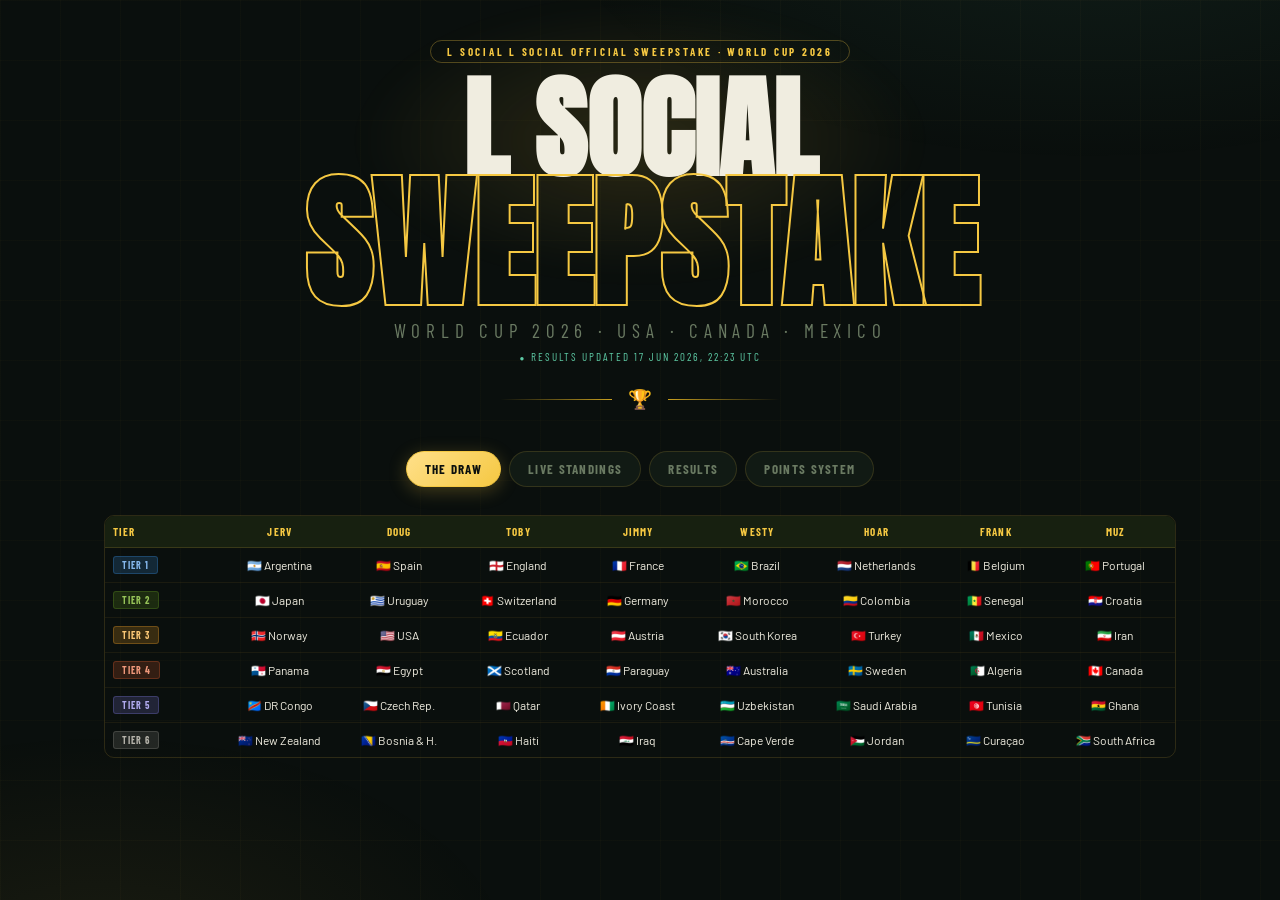
==== commit f2227cc8: "Auto-update World Cup results" ====
--- a/site/index.html
+++ b/site/index.html
@@ -160,7 +160,7 @@
   <div class="hero-badge">L Social L Social Official Sweepstake · World Cup 2026</div>
   <h1>L Social<span>Sweepstake</span></h1>
   <p class="hero-sub">World Cup 2026 · USA · Canada · Mexico</p>
-  <p class="hero-updated">Results updated <span id="updated-stamp"><!--AUTO:UPDATED-->17 Jun 2026, 22:18 UTC<!--/AUTO:UPDATED--></span></p>
+  <p class="hero-updated">Results updated <span id="updated-stamp"><!--AUTO:UPDATED-->17 Jun 2026, 22:23 UTC<!--/AUTO:UPDATED--></span></p>
   <div class="divider"><span class="trophy">🏆</span></div>
 </div>
 
@@ -326,6 +326,7 @@
   {gw:1, stage:'group', home:'Austria', homeScore:3, away:'Jordan', awayScore:1},
   {gw:1, stage:'group', home:'Belgium', homeScore:1, away:'Egypt', awayScore:1},
   {gw:1, stage:'group', home:'Brazil', homeScore:1, away:'Morocco', awayScore:1},
+  {gw:1, stage:'group', home:'Canada', homeScore:1, away:'Bosnia & H.', awayScore:1},
   {gw:1, stage:'group', home:'England', homeScore:4, away:'Croatia', awayScore:2},
   {gw:1, stage:'group', home:'France', homeScore:3, away:'Senegal', awayScore:1},
   {gw:1, stage:'group', home:'Germany', homeScore:7, away:'Curaçao', awayScore:1},
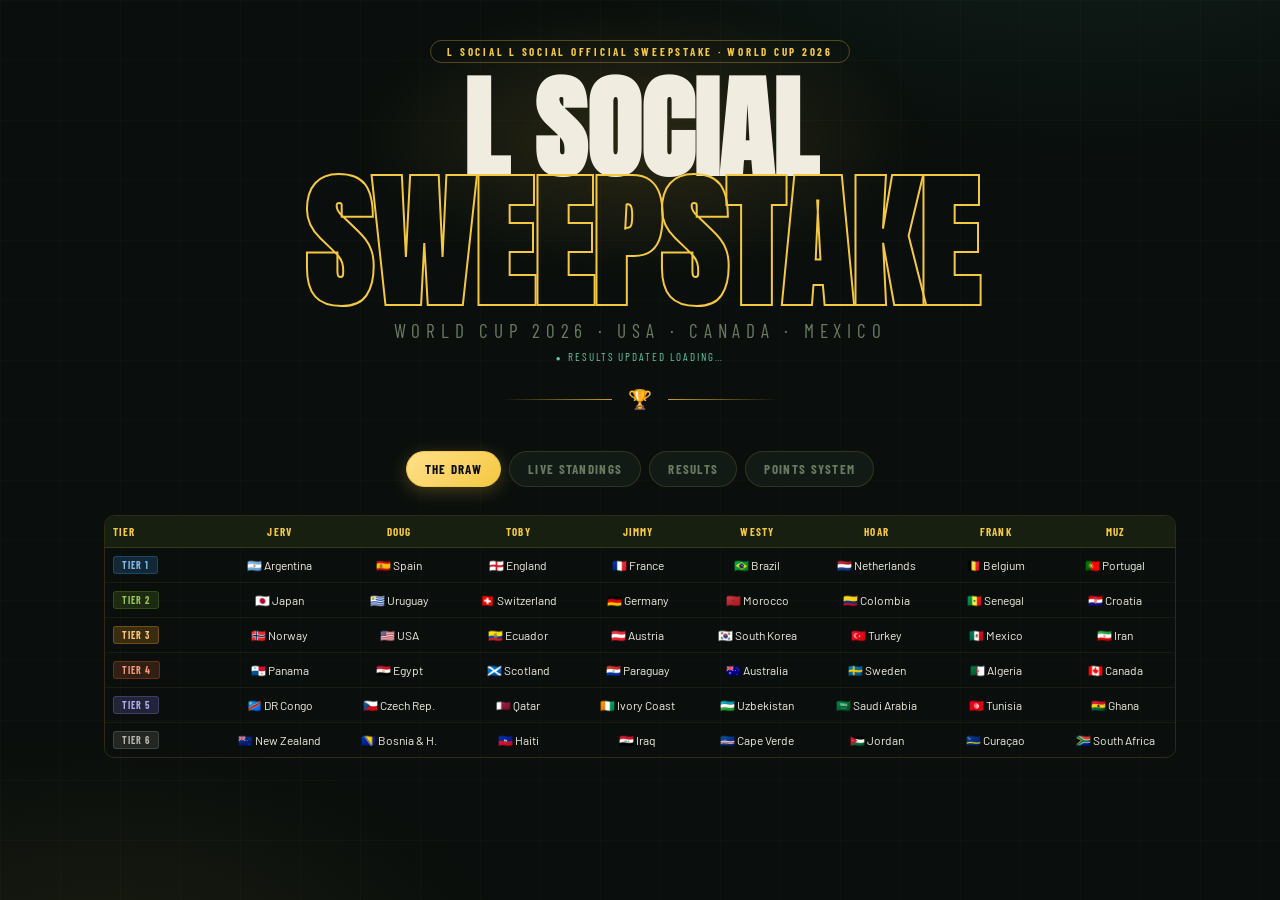
==== commit 4e385e2d: "Decouple data from deploys: page fetches data.json from GitHub (no more Netlify redeploys) Co-Author" ====
--- a/site/index.html
+++ b/site/index.html
@@ -160,7 +160,7 @@
   <div class="hero-badge">L Social L Social Official Sweepstake · World Cup 2026</div>
   <h1>L Social<span>Sweepstake</span></h1>
   <p class="hero-sub">World Cup 2026 · USA · Canada · Mexico</p>
-  <p class="hero-updated">Results updated <span id="updated-stamp"><!--AUTO:UPDATED-->17 Jun 2026, 22:23 UTC<!--/AUTO:UPDATED--></span></p>
+  <p class="hero-updated">Results updated <span id="updated-stamp">loading…</span></p>
   <div class="divider"><span class="trophy">🏆</span></div>
 </div>
 
@@ -318,8 +318,8 @@
 // stage: 'group' | 'r32' | 'r16' | 'qf' | 'sf' | '3rd' | 'final'
 // gw: 1-3 = group match days; 4=R32, 5=R16, 6=QF, 7=SF, 8=3rd place, 9=Final
 // ─────────────────────────────────────────────
-/* AUTO:RESULTS:START */
-const RESULTS = [
+/* Embedded fallback / first paint — live data is fetched from data.json below */
+let RESULTS = [
   // GAME WEEK 1
   {gw:1, stage:'group', home:'Argentina', homeScore:3, away:'Algeria', awayScore:0},
   {gw:1, stage:'group', home:'Australia', homeScore:2, away:'Turkey', awayScore:0},
@@ -348,17 +348,33 @@
 
 // Group finish data — populated after group stage ends
 // {country, finish: 1|2|3|4}
-/* AUTO:GROUP_FINISHES:START */
-const GROUP_FINISHES = [
+let GROUP_FINISHES = [
 ];
-/* AUTO:GROUP_FINISHES:END */
 
 // Knockout exit data — populated as teams are eliminated
 // stage: 'r32'|'r16'|'qf'|'4th'|'3rd'|'final'|'win'
-/* AUTO:EXITS:START */
-const EXITS = [
+let EXITS = [
 ];
-/* AUTO:EXITS:END */
+
+// ─────────────────────────────────────────────
+// LIVE DATA FEED
+// Results are committed to data.json on GitHub by update-results.js and served
+// free from GitHub's CDN, so the page never needs redeploying to update.
+// ─────────────────────────────────────────────
+const DATA_URL = 'https://raw.githubusercontent.com/Baldingtoby-sudo/l-social-sweepstake/main/site/data.json';
+async function loadData(){
+  try{
+    const res = await fetch(DATA_URL, {cache:'no-store'});
+    if(!res.ok) return;
+    const d = await res.json();
+    if(Array.isArray(d.results)) RESULTS = d.results;
+    if(Array.isArray(d.groupFinishes)) GROUP_FINISHES = d.groupFinishes;
+    if(Array.isArray(d.exits)) EXITS = d.exits;
+    if(d.updated){ const el = document.getElementById('updated-stamp'); if(el) el.textContent = d.updated; }
+    renderStandings();
+    renderResults();
+  }catch(e){ /* keep the embedded fallback on any network error */ }
+}
 
 // ─────────────────────────────────────────────
 // POINTS ENGINE
@@ -719,6 +735,8 @@
 
 renderStandings();
 renderResults();
+loadData();                         // pull live results from GitHub on load
+setInterval(loadData, 180000);      // and refresh every 3 minutes while open
 </script>
 </body>
 </html>
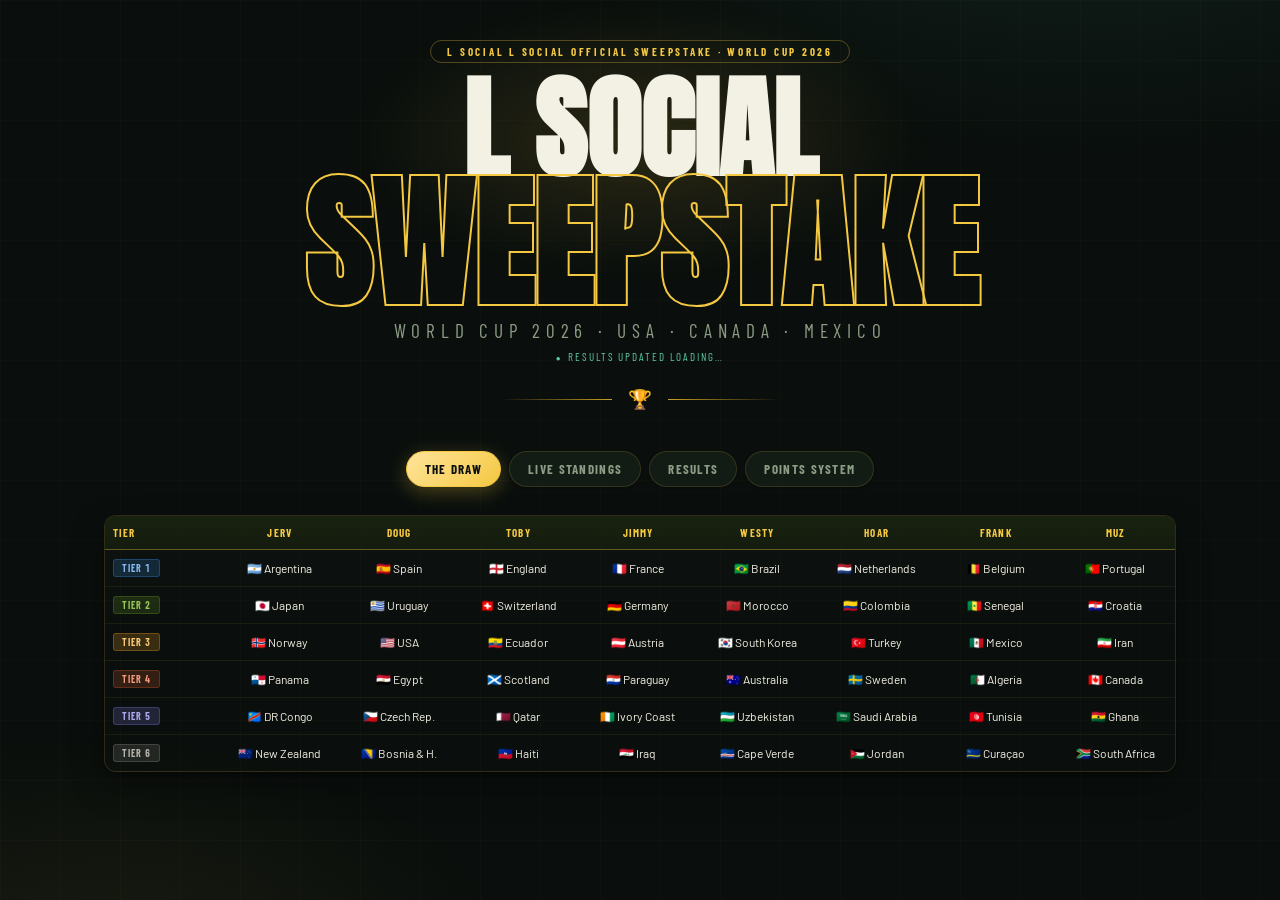
==== commit 8be5bd99: "Visual polish: depth, tabular figures, gold medal badges, refined hover/focus (CSS only) Co-Authored" ====
--- a/site/index.html
+++ b/site/index.html
@@ -11,11 +11,16 @@
 <link href="https://fonts.googleapis.com/css2?family=Anton&family=Barlow+Condensed:wght@400;600;700&family=Barlow:wght@400;500&display=swap" rel="stylesheet">
 <style>
 :root{
-  --gold:#F5C842;--gold-d:#C9A020;--bg:#0A0F0D;--surface:#111A14;--surface2:#172010;
-  --border:rgba(245,200,66,0.15);--text:#F0EDE0;--muted:#6A7A62;
+  --gold:#F5C842;--gold-d:#C9A020;--gold-l:#FFE49A;--bg:#0A0F0D;--surface:#121C15;--surface2:#19230F;
+  --border:rgba(245,200,66,0.15);--border-str:rgba(245,200,66,0.34);--text:#F3F0E4;--muted:#8D9C84;
   --green:#5DCAA5;--red:#F09595;--orange:#EF9F27;
+  --shadow-soft:0 1px 3px rgba(0,0,0,0.4);
+  --shadow-card:0 2px 6px rgba(0,0,0,0.3),0 14px 32px rgba(0,0,0,0.38);
+  --ease:cubic-bezier(0.22,1,0.36,1);
 }
 *{box-sizing:border-box;margin:0;padding:0}
+:focus-visible{outline:2px solid var(--gold);outline-offset:2px;border-radius:4px}
+@media(prefers-reduced-motion:reduce){*{animation-duration:0.01ms!important;animation-iteration-count:1!important;transition-duration:0.01ms!important;scroll-behavior:auto!important}}
 body{background:var(--bg);color:var(--text);font-family:'Barlow',sans-serif;min-height:100vh;overflow-x:hidden}
 body::before{content:'';position:fixed;inset:0;background-image:linear-gradient(rgba(245,200,66,0.025) 1px,transparent 1px),linear-gradient(90deg,rgba(245,200,66,0.025) 1px,transparent 1px);background-size:60px 60px;pointer-events:none;z-index:0}
 body::after{content:'';position:fixed;inset:0;background:radial-gradient(900px 420px at 85% -10%,rgba(93,202,165,0.08),transparent 60%),radial-gradient(700px 400px at 8% 108%,rgba(245,200,66,0.07),transparent 60%);pointer-events:none;z-index:0}
@@ -37,15 +42,15 @@
 
 /* TABS */
 .tabs{display:flex;gap:8px;margin-bottom:1.75rem;animation:fadeUp 0.5s ease 0.3s both;flex-wrap:wrap;justify-content:center}
-.tab{font-family:'Barlow Condensed',sans-serif;font-size:13px;font-weight:700;letter-spacing:0.1em;text-transform:uppercase;padding:9px 18px;border:1px solid var(--border);border-radius:24px;background:var(--surface);color:var(--muted);cursor:pointer;transition:all 0.15s;white-space:nowrap}
-.tab:hover{color:var(--text);border-color:rgba(245,200,66,0.45);transform:translateY(-1px)}
-.tab.active{color:#0A0F0D;background:linear-gradient(135deg,#FFE08A,var(--gold));border-color:var(--gold);box-shadow:0 4px 18px rgba(245,200,66,0.25)}
+.tab{font-family:'Barlow Condensed',sans-serif;font-size:13px;font-weight:700;letter-spacing:0.1em;text-transform:uppercase;padding:9px 18px;border:1px solid var(--border);border-radius:24px;background:var(--surface);color:var(--muted);cursor:pointer;transition:color .2s var(--ease),border-color .2s var(--ease),transform .2s var(--ease),box-shadow .2s var(--ease);white-space:nowrap;box-shadow:var(--shadow-soft)}
+.tab:hover{color:var(--text);border-color:var(--border-str);transform:translateY(-1px);box-shadow:0 5px 16px rgba(0,0,0,0.35)}
+.tab.active{color:#0A0F0D;background:linear-gradient(135deg,var(--gold-l),var(--gold));border-color:var(--gold);box-shadow:0 5px 20px rgba(245,200,66,0.28)}
 
 /* SUB-TABS (game week toggles) */
 .subtabs{display:flex;gap:6px;flex-wrap:wrap;margin-bottom:1.1rem}
 .subtab{font-family:'Barlow Condensed',sans-serif;font-size:12px;font-weight:700;letter-spacing:0.08em;text-transform:uppercase;padding:6px 14px;border-radius:18px;border:1px solid var(--border);background:var(--surface);color:var(--muted);cursor:pointer;transition:all 0.15s;white-space:nowrap}
 .subtab:hover{color:var(--text);border-color:rgba(245,200,66,0.4);transform:translateY(-1px)}
-.subtab.active{background:linear-gradient(135deg,#FFE08A,var(--gold));color:#0A0F0D;border-color:var(--gold);box-shadow:0 3px 12px rgba(245,200,66,0.22)}
+.subtab.active{background:linear-gradient(135deg,var(--gold-l),var(--gold));color:#0A0F0D;border-color:var(--gold);box-shadow:0 3px 14px rgba(245,200,66,0.25)}
 
 /* MOVEMENT + LEADER + BARS */
 .mv{font-size:10px;font-weight:700;display:inline-block;min-width:20px}
@@ -61,14 +66,14 @@
 .panel{display:none}.panel.active{display:block;animation:fadeUp 0.3s ease both}
 
 /* SHARED TABLE STYLES */
-.tbl-wrap{overflow-x:auto;border:1px solid var(--border);border-radius:10px}
-table{width:100%;border-collapse:collapse;font-size:12px}
-th{font-family:'Barlow Condensed',sans-serif;font-size:11px;font-weight:700;letter-spacing:0.1em;text-transform:uppercase;padding:9px 8px;border-bottom:1px solid var(--border);text-align:center;background:var(--surface2);color:var(--muted)}
+.tbl-wrap{overflow-x:auto;border:1px solid var(--border);border-radius:12px;background:linear-gradient(180deg,rgba(255,255,255,0.018),transparent 140px);box-shadow:var(--shadow-card)}
+table{width:100%;border-collapse:collapse;font-size:12px;font-variant-numeric:tabular-nums}
+th{font-family:'Barlow Condensed',sans-serif;font-size:11px;font-weight:700;letter-spacing:0.1em;text-transform:uppercase;padding:10px 8px;border-bottom:1px solid var(--border-str);text-align:center;background:linear-gradient(180deg,var(--surface2),rgba(25,35,15,0.55));color:var(--muted)}
 th:first-child{text-align:left}
-td{padding:8px 8px;text-align:center;border-bottom:1px solid rgba(245,200,66,0.07);color:var(--text)}
+td{padding:9px 8px;text-align:center;border-bottom:1px solid rgba(245,200,66,0.07);color:var(--text)}
 td:first-child{text-align:left}
 tr:last-child td{border-bottom:none}
-tr:hover td{background:rgba(255,255,255,0.025)}
+tr:hover td{background:rgba(245,200,66,0.045)}
 
 /* TIER TAGS */
 .tier-tag{display:inline-flex;align-items:center;padding:2px 8px;border-radius:3px;font-family:'Barlow Condensed',sans-serif;font-size:10px;font-weight:700;letter-spacing:0.1em;text-transform:uppercase;white-space:nowrap}
@@ -83,15 +88,16 @@
 table.draw{table-layout:fixed;min-width:720px}
 table.draw th:first-child{width:115px}
 table.draw th{color:var(--gold)}
+table.draw td.draw-out{opacity:0.4;filter:grayscale(1);color:var(--muted);text-decoration:line-through;text-decoration-color:rgba(106,122,98,0.6)}
 
 /* STANDINGS */
 .pos-badge{display:inline-flex;align-items:center;justify-content:center;width:22px;height:22px;border-radius:50%;font-family:'Barlow Condensed',sans-serif;font-size:12px;font-weight:700}
-.pos-1{background:var(--gold);color:#0A0F0D}
-.pos-2{background:rgba(180,178,169,0.3);color:#D3D1C7}
-.pos-3{background:rgba(216,90,48,0.3);color:#F0997B}
+.pos-1{background:linear-gradient(135deg,var(--gold-l),var(--gold));color:#0A0F0D;box-shadow:0 0 0 1px rgba(245,200,66,0.4),0 2px 9px rgba(245,200,66,0.4)}
+.pos-2{background:linear-gradient(135deg,rgba(211,209,199,0.45),rgba(180,178,169,0.25));color:#E4E2D8}
+.pos-3{background:linear-gradient(135deg,rgba(240,153,123,0.4),rgba(216,90,48,0.25));color:#F5B49C}
 .pos-other{color:var(--muted);font-size:12px;font-weight:500;width:22px;text-align:center;display:inline-block}
 .player-name-cell{font-family:'Barlow Condensed',sans-serif;font-size:14px;font-weight:700;letter-spacing:0.05em}
-.pts-big{font-family:'Anton',sans-serif;font-size:1.3rem;color:var(--gold)}
+.pts-big{font-family:'Anton',sans-serif;font-size:1.35rem;color:var(--gold);font-variant-numeric:tabular-nums;text-shadow:0 0 18px rgba(245,200,66,0.28)}
 .pts-zero{color:var(--muted)}
 .trend-up{color:var(--green);font-size:11px}
 .trend-same{color:var(--muted);font-size:11px}
@@ -106,12 +112,12 @@
 .gw-section{margin-bottom:1.5rem}
 .gw-header{font-family:'Barlow Condensed',sans-serif;font-size:13px;font-weight:700;letter-spacing:0.15em;text-transform:uppercase;color:var(--gold);padding:8px 0 8px;border-bottom:1px solid var(--border);margin-bottom:0.75rem}
 .result-grid{display:grid;grid-template-columns:repeat(auto-fill,minmax(300px,1fr));gap:8px}
-.result-card{background:var(--surface);border:1px solid var(--border);border-radius:8px;padding:10px 12px;display:flex;align-items:center;gap:10px;transition:transform 0.15s,border-color 0.15s,box-shadow 0.15s;animation:fadeUp 0.35s ease both}
-.result-card:hover{transform:translateY(-2px);border-color:rgba(245,200,66,0.45);box-shadow:0 8px 22px rgba(0,0,0,0.45)}
+.result-card{background:linear-gradient(180deg,rgba(255,255,255,0.025),transparent 60%),var(--surface);border:1px solid var(--border);border-radius:10px;padding:10px 12px;display:flex;align-items:center;gap:10px;box-shadow:var(--shadow-soft);transition:transform .2s var(--ease),border-color .2s var(--ease),box-shadow .2s var(--ease);animation:fadeUp 0.35s ease both}
+.result-card:hover{transform:translateY(-2px);border-color:var(--border-str);box-shadow:0 10px 26px rgba(0,0,0,0.45)}
 .result-team{flex:1;text-align:right}
 .result-team-name{font-size:12px;font-weight:500}
 .result-team-sub{font-size:10px;color:var(--muted);margin-top:1px}
-.result-score{font-family:'Anton',sans-serif;font-size:1.3rem;color:var(--gold);min-width:54px;text-align:center;line-height:1}
+.result-score{font-family:'Anton',sans-serif;font-size:1.3rem;color:var(--gold);min-width:54px;text-align:center;line-height:1;font-variant-numeric:tabular-nums;text-shadow:0 0 16px rgba(245,200,66,0.22)}
 .result-score-sub{font-size:9px;color:var(--muted);text-align:center;font-family:'Barlow Condensed',sans-serif;letter-spacing:0.1em;text-transform:uppercase;margin-top:2px}
 .result-team.home{text-align:right}
 .result-team.away{text-align:left}
@@ -131,7 +137,7 @@
 .section-label{font-family:'Barlow Condensed',sans-serif;font-size:13px;font-weight:700;letter-spacing:0.15em;text-transform:uppercase;color:var(--gold);margin:1.5rem 0 0.6rem;padding-bottom:5px;border-bottom:1px solid var(--border)}
 .section-label:first-child{margin-top:0}
 .pts-grid{display:grid;grid-template-columns:1fr 1fr;gap:8px;margin-bottom:0.5rem}
-.pts-card{background:var(--surface);border:1px solid var(--border);border-radius:8px;padding:11px 13px}
+.pts-card{background:linear-gradient(180deg,rgba(255,255,255,0.022),transparent 55%),var(--surface);border:1px solid var(--border);border-radius:10px;padding:12px 14px;box-shadow:var(--shadow-soft)}
 .pts-card-title{font-family:'Barlow Condensed',sans-serif;font-size:10px;font-weight:700;letter-spacing:0.15em;text-transform:uppercase;color:var(--muted);margin-bottom:7px}
 .pts-row{display:flex;justify-content:space-between;font-size:12px;padding:3px 0;border-bottom:1px solid rgba(245,200,66,0.07);color:var(--text)}
 .pts-row:last-child{border-bottom:none}
@@ -140,8 +146,8 @@
 .mid{color:var(--orange);font-weight:500}
 .hi{color:var(--green);font-weight:500}
 .note{font-size:12px;color:var(--muted);padding:9px 12px;background:var(--surface);border:1px solid var(--border);border-radius:8px;margin-top:0.75rem;line-height:1.6}
-table.pts{width:100%;border-collapse:collapse;font-size:12px;border:1px solid var(--border);border-radius:8px;overflow:hidden}
-table.pts th{font-family:'Barlow Condensed',sans-serif;font-size:11px;font-weight:700;letter-spacing:0.1em;text-transform:uppercase;padding:8px 10px;border-bottom:1px solid var(--border);text-align:center;background:var(--surface2);color:var(--muted)}
+table.pts{width:100%;border-collapse:collapse;font-size:12px;border:1px solid var(--border);border-radius:10px;overflow:hidden;font-variant-numeric:tabular-nums;box-shadow:var(--shadow-soft)}
+table.pts th{font-family:'Barlow Condensed',sans-serif;font-size:11px;font-weight:700;letter-spacing:0.1em;text-transform:uppercase;padding:9px 10px;border-bottom:1px solid var(--border-str);text-align:center;background:linear-gradient(180deg,var(--surface2),rgba(25,35,15,0.55));color:var(--muted)}
 table.pts th:first-child{text-align:left}
 table.pts td{padding:7px 10px;border-bottom:1px solid rgba(245,200,66,0.07);text-align:center;color:var(--text)}
 table.pts td:first-child{text-align:left;color:var(--muted)}
@@ -362,6 +368,7 @@
 // free from GitHub's CDN, so the page never needs redeploying to update.
 // ─────────────────────────────────────────────
 const DATA_URL = 'https://raw.githubusercontent.com/Baldingtoby-sudo/l-social-sweepstake/main/site/data.json';
+let ELIMINATED = [];   // teams knocked out (group or knockout) — greyed on the Draw tab
 async function loadData(){
   try{
     const res = await fetch(DATA_URL, {cache:'no-store'});
@@ -370,10 +377,25 @@
     if(Array.isArray(d.results)) RESULTS = d.results;
     if(Array.isArray(d.groupFinishes)) GROUP_FINISHES = d.groupFinishes;
     if(Array.isArray(d.exits)) EXITS = d.exits;
+    if(Array.isArray(d.eliminated)) ELIMINATED = d.eliminated;
     if(d.updated){ const el = document.getElementById('updated-stamp'); if(el) el.textContent = d.updated; }
     renderStandings();
     renderResults();
+    markDraw();
   }catch(e){ /* keep the embedded fallback on any network error */ }
+}
+
+// Grey out knocked-out teams on the Draw tab. Cells map by column→player and
+// row→tier, so we look up each cell's country in TEAMS rather than parsing text.
+function markDraw(){
+  const out = new Set(ELIMINATED.map(s => s.toLowerCase()));
+  document.querySelectorAll('table.draw tbody tr').forEach((tr, row) => {
+    const cells = tr.querySelectorAll('td');
+    for(let c = 1; c < cells.length; c++){
+      const team = TEAMS[PLAYERS[c-1]] && TEAMS[PLAYERS[c-1]][row];
+      cells[c].classList.toggle('draw-out', !!team && out.has(team.n.toLowerCase()));
+    }
+  });
 }
 
 // ─────────────────────────────────────────────
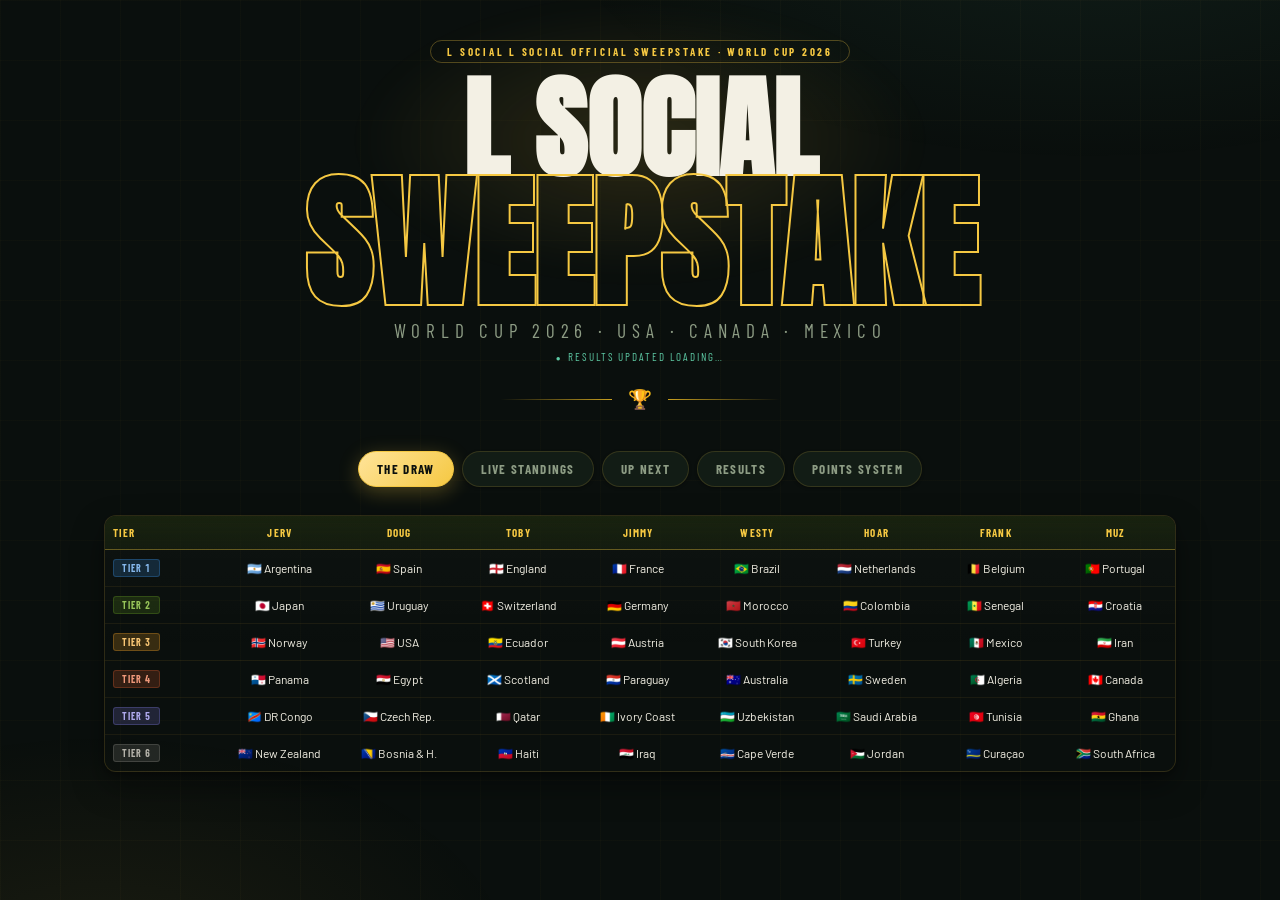
==== commit 1494ff7c: "Add 'Up next' tab: upcoming fixtures with owners + potential points Co-Authored-By: Claude Fable 5 <" ====
--- a/site/index.html
+++ b/site/index.html
@@ -8,6 +8,8 @@
 <link rel="icon" type="image/jpeg" href="[data-uri]">
 <meta name="apple-mobile-web-app-capable" content="yes">
 <meta name="apple-mobile-web-app-title" content="L Social WC26">
+<link rel="preconnect" href="https://fonts.googleapis.com">
+<link rel="preconnect" href="https://fonts.gstatic.com" crossorigin>
 <link href="https://fonts.googleapis.com/css2?family=Anton&family=Barlow+Condensed:wght@400;600;700&family=Barlow:wght@400;500&display=swap" rel="stylesheet">
 <style>
 :root{
@@ -107,6 +109,54 @@
 .stage-qf{background:rgba(95,212,165,0.15);color:#5DCAA5}
 .stage-sf{background:rgba(245,200,66,0.15);color:var(--gold)}
 .stage-out{background:rgba(136,135,128,0.15);color:var(--muted)}
+
+/* CLICKABLE STANDINGS ROW + PLAYER MODAL */
+.clickable-row{cursor:pointer;transition:background .15s var(--ease)}
+.row-hint{color:var(--muted);font-weight:700;font-size:14px;opacity:0;transition:opacity .15s var(--ease),transform .15s var(--ease);display:inline-block}
+.clickable-row:hover .row-hint,.clickable-row:focus-visible .row-hint{opacity:1;transform:translateX(2px);color:var(--gold)}
+.modal-overlay{position:fixed;inset:0;z-index:1000;display:flex;align-items:center;justify-content:center;padding:1.25rem;background:rgba(5,8,6,0.72);backdrop-filter:blur(5px);animation:fadeIn .2s ease}
+.modal-overlay[hidden]{display:none}
+.modal-card{background:linear-gradient(180deg,#15211A,#0E1610);border:1px solid var(--border-str);border-radius:16px;box-shadow:0 28px 70px rgba(0,0,0,0.6);max-width:560px;width:100%;max-height:86vh;overflow-y:auto;position:relative;animation:modalIn .25s var(--ease)}
+.modal-head{position:sticky;top:0;padding:1.35rem 3.25rem 1rem 1.5rem;border-bottom:1px solid var(--border);background:linear-gradient(180deg,#15211A 60%,rgba(21,33,26,0.92));backdrop-filter:blur(4px);z-index:1;display:flex;align-items:flex-end;justify-content:space-between;gap:12px}
+.modal-player{font-family:'Anton',sans-serif;font-size:1.7rem;text-transform:uppercase;letter-spacing:0.02em;line-height:1}
+.modal-sub{font-family:'Barlow Condensed',sans-serif;font-size:11px;letter-spacing:0.18em;text-transform:uppercase;color:var(--muted);margin-top:3px}
+.modal-total{font-family:'Anton',sans-serif;font-size:1.9rem;color:var(--gold);font-variant-numeric:tabular-nums;text-shadow:0 0 18px rgba(245,200,66,0.3);line-height:1}
+.modal-total-l{font-family:'Barlow Condensed',sans-serif;font-size:10px;letter-spacing:0.18em;text-transform:uppercase;color:var(--muted);text-align:right}
+.modal-close{position:absolute;top:12px;right:12px;width:34px;height:34px;border-radius:50%;border:1px solid var(--border);background:var(--surface);color:var(--muted);font-size:15px;cursor:pointer;display:flex;align-items:center;justify-content:center;transition:color .15s,border-color .15s;z-index:2}
+.modal-close:hover{color:var(--text);border-color:var(--border-str)}
+.modal-body-inner{padding:0.4rem 1.5rem 1.6rem}
+.mr-round{margin-top:1.1rem}
+.mr-round-h{font-family:'Barlow Condensed',sans-serif;font-size:12px;font-weight:700;letter-spacing:0.12em;text-transform:uppercase;color:var(--gold);display:flex;justify-content:space-between;align-items:baseline;gap:10px;padding-bottom:5px;border-bottom:1px solid var(--border);margin-bottom:5px}
+.mr-round-sub{color:var(--muted);font-size:11px;font-variant-numeric:tabular-nums}
+.mr-row{display:flex;justify-content:space-between;align-items:baseline;gap:12px;font-size:13px;padding:6px 0;border-bottom:1px solid rgba(245,200,66,0.06)}
+.mr-row:last-child{border-bottom:none}
+.mr-desc{color:var(--text);line-height:1.4}
+.mr-pts{font-variant-numeric:tabular-nums;font-weight:600;white-space:nowrap}
+.mr-pos{color:var(--green)}.mr-zero{color:var(--muted)}.mr-neg{color:var(--red)}
+@keyframes modalIn{from{opacity:0;transform:translateY(16px) scale(0.985)}to{opacity:1;transform:translateY(0) scale(1)}}
+@keyframes fadeIn{from{opacity:0}to{opacity:1}}
+@keyframes sheetUp{from{transform:translateY(100%)}to{transform:translateY(0)}}
+
+/* HEADLINE STRIP */
+.headline{font-family:'Barlow Condensed',sans-serif;font-size:13px;font-weight:600;letter-spacing:0.04em;text-transform:uppercase;color:var(--text);background:linear-gradient(90deg,rgba(245,200,66,0.14),rgba(245,200,66,0.03));border:1px solid var(--border);border-radius:10px;padding:9px 14px;margin-bottom:0.9rem;display:flex;align-items:center;gap:8px;animation:fadeUp 0.4s ease both}
+.headline b{color:var(--gold);font-weight:700}
+.headline .hl-pts{color:var(--green);font-weight:700;font-variant-numeric:tabular-nums}
+.headline.champ{background:linear-gradient(90deg,rgba(245,200,66,0.26),rgba(245,200,66,0.06));border-color:var(--border-str);font-size:14px}
+
+/* UP NEXT (fixtures) */
+.fx-grid{display:grid;grid-template-columns:repeat(auto-fill,minmax(260px,1fr));gap:8px}
+.fx-card{background:linear-gradient(180deg,rgba(255,255,255,0.022),transparent 55%),var(--surface);border:1px solid var(--border);border-radius:10px;padding:10px 12px;box-shadow:var(--shadow-soft);transition:transform .2s var(--ease),border-color .2s var(--ease);animation:fadeUp 0.35s ease both}
+.fx-card:hover{transform:translateY(-2px);border-color:var(--border-str)}
+.fx-top{display:flex;justify-content:space-between;align-items:center;margin-bottom:7px;padding-bottom:6px;border-bottom:1px solid rgba(245,200,66,0.08)}
+.fx-stage{font-family:'Barlow Condensed',sans-serif;font-size:10px;font-weight:700;letter-spacing:0.12em;text-transform:uppercase;color:var(--gold)}
+.fx-time{font-size:11px;color:var(--muted);font-variant-numeric:tabular-nums}
+.fx-team{display:flex;align-items:center;gap:9px;padding:3px 0}
+.fx-flag{font-size:17px;line-height:1}
+.fx-teaminfo{display:flex;flex-direction:column;line-height:1.25}
+.fx-name{font-size:13px;font-weight:500}
+.fx-owner{font-size:10px;color:var(--muted)}
+.fx-pot{margin-left:auto;font-size:11px;color:var(--green);font-weight:600;font-variant-numeric:tabular-nums;white-space:nowrap}
+.fx-vs{font-family:'Barlow Condensed',sans-serif;font-size:10px;color:var(--muted);text-align:center;letter-spacing:0.15em;text-transform:uppercase;padding:1px 0}
 
 /* RESULTS */
 .gw-section{margin-bottom:1.5rem}
@@ -155,7 +205,20 @@
 
 @keyframes fadeUp{from{opacity:0;transform:translateY(18px)}to{opacity:1;transform:translateY(0)}}
 @keyframes pulse{0%,100%{transform:scale(1)}50%{transform:scale(1.1)}}
-@media(max-width:600px){.pts-grid{grid-template-columns:1fr}.tab{padding:8px 8px;font-size:11px;letter-spacing:0.05em}.tabs{gap:0}}
+@media(max-width:600px){
+  .pts-grid{grid-template-columns:1fr}
+  .tab{padding:8px 12px;font-size:11px;letter-spacing:0.05em}.tabs{gap:6px}
+  /* Standings fits the phone: drop the wide "Latest" column (tap a row for it),
+     keep each player's flags on one line so rows don't balloon vertically. */
+  #standings-content table th:nth-child(6),#standings-content table td:nth-child(6){display:none}
+  #standings-content table td:nth-child(3){white-space:nowrap;letter-spacing:0!important;font-size:13px!important}
+  #standings-content table{font-size:11px}
+  #standings-content table th,#standings-content table td{padding:8px 4px}
+  #standings-content table th:first-child{width:46px!important}
+  /* Player popup becomes a bottom sheet */
+  .modal-overlay{padding:0;align-items:flex-end}
+  .modal-card{max-width:100%;max-height:92vh;border-radius:18px 18px 0 0;animation:sheetUp .28s var(--ease)}
+}
 </style>
 </head>
 <body>
@@ -174,6 +237,7 @@
 <div class="tabs">
   <button class="tab active" onclick="showTab('draw',this)">The draw</button>
   <button class="tab" onclick="showTab('standings',this)">Live standings</button>
+  <button class="tab" onclick="showTab('fixtures',this)">Up next</button>
   <button class="tab" onclick="showTab('results',this)">Results</button>
   <button class="tab" onclick="showTab('points',this)">Points system</button>
 </div>
@@ -204,6 +268,17 @@
       <div class="empty-icon">🏆</div>
       <div class="empty-text">Tournament hasn't started yet</div>
       <div class="empty-sub">Standings will update after each game week.<br>Upload results to see scores calculated automatically.</div>
+    </div>
+  </div>
+</div>
+
+<!-- UP NEXT -->
+<div class="panel" id="panel-fixtures">
+  <div id="fixtures-content">
+    <div class="empty-state">
+      <div class="empty-icon">📅</div>
+      <div class="empty-text">No fixtures scheduled yet</div>
+      <div class="empty-sub">Upcoming games involving your teams will appear here.</div>
     </div>
   </div>
 </div>
@@ -289,6 +364,14 @@
 
 </div>
 
+</div>
+
+<!-- PLAYER RESULTS MODAL -->
+<div id="player-modal" class="modal-overlay" hidden onclick="if(event.target===this)closePlayerModal()">
+  <div class="modal-card" role="dialog" aria-modal="true" aria-labelledby="modal-player-name">
+    <button class="modal-close" onclick="closePlayerModal()" aria-label="Close">✕</button>
+    <div id="modal-content"></div>
+  </div>
 </div>
 
 <script>
@@ -369,6 +452,8 @@
 // ─────────────────────────────────────────────
 const DATA_URL = 'https://raw.githubusercontent.com/Baldingtoby-sudo/l-social-sweepstake/main/site/data.json';
 let ELIMINATED = [];   // teams knocked out (group or knockout) — greyed on the Draw tab
+let FIXTURES = [];     // upcoming fixtures for the "Up next" tab
+let UPDATED_EPOCH = 0, UPDATED_ABS = '';
 async function loadData(){
   try{
     const res = await fetch(DATA_URL, {cache:'no-store'});
@@ -378,11 +463,31 @@
     if(Array.isArray(d.groupFinishes)) GROUP_FINISHES = d.groupFinishes;
     if(Array.isArray(d.exits)) EXITS = d.exits;
     if(Array.isArray(d.eliminated)) ELIMINATED = d.eliminated;
-    if(d.updated){ const el = document.getElementById('updated-stamp'); if(el) el.textContent = d.updated; }
+    if(Array.isArray(d.fixtures)) FIXTURES = d.fixtures;
+    if(typeof d.updatedEpoch === 'number') UPDATED_EPOCH = d.updatedEpoch;
+    if(d.updated) UPDATED_ABS = d.updated;
+    setStamp();
     renderStandings();
     renderResults();
+    renderFixtures();
     markDraw();
   }catch(e){ /* keep the embedded fallback on any network error */ }
+}
+
+// "Results updated 2 hr ago" — friendlier than a raw UTC stamp, and honest
+// (just states the fact, so quiet rest-days between rounds don't false-alarm).
+function relTime(ms){
+  const s = Math.max(0, (Date.now() - ms) / 1000);
+  if(s < 90) return 'just now';
+  const m = Math.round(s/60); if(m < 60) return m + ' min ago';
+  const h = Math.round(m/60); if(h < 48) return h + ' hr ago';
+  return Math.round(h/24) + ' days ago';
+}
+function setStamp(){
+  const el = document.getElementById('updated-stamp');
+  if(!el) return;
+  if(UPDATED_EPOCH){ el.textContent = relTime(UPDATED_EPOCH); el.title = UPDATED_ABS; }
+  else if(UPDATED_ABS){ el.textContent = UPDATED_ABS; }
 }
 
 // Grey out knocked-out teams on the Draw tab. Cells map by column→player and
@@ -556,10 +661,16 @@
 function gwName(gw){ return GW_LABEL[gw] || `GW ${gw}`; }
 function fmtPts(p){ return (p>=0?'+':'')+(+p.toFixed(1)); }
 
+// How many of a player's teams are still alive (not eliminated). Used as the
+// tie-breaker: level on points → whoever has more irons in the fire ranks higher.
+function aliveCount(player){
+  const out = new Set((ELIMINATED || []).map(s => s.toLowerCase()));
+  return TEAMS[player].filter(t => !out.has(t.n.toLowerCase())).length;
+}
 function standingsAt(upToGw){
   const pts = calcPoints(upToGw);
   const order = PLAYERS.slice().sort((a,b) =>
-    pts[b].total - pts[a].total || PLAYERS.indexOf(a) - PLAYERS.indexOf(b));
+    pts[b].total - pts[a].total || aliveCount(b) - aliveCount(a) || PLAYERS.indexOf(a) - PLAYERS.indexOf(b));
   return {pts, order};
 }
 
@@ -607,9 +718,24 @@
   const prevGw = gws[gws.indexOf(effGw) - 1];
   const prev = prevGw != null ? standingsAt(prevGw) : null;
   const maxTotal = Math.max(1, ...PLAYERS.map(p => cur.pts[p].total));
-  const exited = exitedTeams(isOverall ? null : effGw);
-
-  let html = subtabsHtml([['overall','🏆 Overall'], ...gws.map(g=>[g, gwName(g)])], standingsView, 'setStandingsView');
+  const exited = new Set((ELIMINATED || []).map(s => s.toLowerCase()));
+
+  // Headline strip: crown the champion if the final's done, else hype the biggest haul
+  let headline = '';
+  const champ = EXITS.find(e => e.stage === 'win');
+  if(champ){
+    const ci = COUNTRY_MAP[champ.country.toLowerCase()];
+    if(ci) headline = `<div class="headline champ">🏆 <b>${ci.player}</b>'s ${ci.flag} ${ci.name} are WORLD CHAMPIONS!</div>`;
+  } else {
+    let top = null, topPts = 0;
+    PLAYERS.forEach(p => {
+      const g = +cur.pts[p].breakdown.filter(b=>b.gw===effGw).reduce((s,b)=>s+b.pts,0).toFixed(1);
+      if(g > topPts){ topPts = g; top = p; }
+    });
+    if(top) headline = `<div class="headline">🔥 <b>${top}</b> is on fire — <span class="hl-pts">+${topPts}</span> in ${GW_LABEL[effGw] || ('game week '+effGw)}</div>`;
+  }
+
+  let html = headline + subtabsHtml([['overall','🏆 Overall'], ...gws.map(g=>[g, gwName(g)])], standingsView, 'setStandingsView');
 
   html += `<div class="tbl-wrap"><table><thead><tr>
     <th style="width:64px">#</th>
@@ -630,7 +756,7 @@
 
     const pData = cur.pts[player];
     const teamsHtml = TEAMS[player].map(t =>
-      exited.has(t.n) ? `<span class="team-out" title="${t.n} — out">${t.f}</span>` : t.f).join(' ');
+      exited.has(t.n.toLowerCase()) ? `<span class="team-out" title="${t.n} — out">${t.f}</span>` : t.f).join(' ');
 
     const gained = pData.breakdown.filter(b=>b.gw===effGw).reduce((s,b)=>s+b.pts,0);
     const gainedHtml = gained !== 0
@@ -646,9 +772,9 @@
     const pct = Math.max(0, pData.total) / maxTotal * 100;
     const leader = i === 0 && pData.total > 0;
 
-    html += `<tr class="anim${leader?' row-leader':''}" style="animation-delay:${i*0.045}s">
+    html += `<tr class="anim clickable-row${leader?' row-leader':''}" style="animation-delay:${i*0.045}s" onclick="openPlayerModal('${player}')" onkeydown="if(event.key==='Enter'||event.key===' '){event.preventDefault();openPlayerModal('${player}')}" tabindex="0" role="button" aria-label="View ${player}'s full results">
       <td style="white-space:nowrap">${posHtml} ${movementHtml(player, cur.order, prev && prev.order)}</td>
-      <td><span class="player-name-cell">${player}${leader?' 👑':''}</span></td>
+      <td><span class="player-name-cell">${player}${leader?' 👑':''}</span> <span class="row-hint" aria-hidden="true">›</span></td>
       <td style="font-size:14px;letter-spacing:2px">${teamsHtml}</td>
       <td><span class="${pData.total > 0 ? 'pts-big' : 'pts-zero'}">${pData.total}</span>
           <div class="pts-bar"><i style="width:${pct}%"></i></div></td>
@@ -663,6 +789,138 @@
 
 function setStandingsView(v){ standingsView = v === 'overall' ? 'overall' : Number(v); renderStandings(); }
 function setResultsView(v){ resultsView = v === 'all' ? 'all' : Number(v); renderResults(); }
+
+// ─────────────────────────────────────────────
+// UP NEXT — upcoming fixtures + what each owner stands to win
+// ─────────────────────────────────────────────
+function renderFixtures(){
+  const el = document.getElementById('fixtures-content');
+  if(!el) return;
+  if(!FIXTURES.length){
+    el.innerHTML = `<div class="empty-state"><div class="empty-icon">📅</div><div class="empty-text">No fixtures scheduled yet</div><div class="empty-sub">Upcoming games involving your teams will appear here.<br>Check back when the next round is drawn.</div></div>`;
+    return;
+  }
+  const stageName = {group:'Group',r32:'Round of 32',r16:'Round of 16',qf:'Quarter-final',sf:'Semi-final','3rd':'3rd place',final:'Final'};
+  const dayKey = d => d ? new Date(d).toDateString() : 'TBC';
+  const dayLabel = d => {
+    if(!d) return 'Date TBC';
+    const dt = new Date(d);
+    const diff = Math.round((new Date(dt.toDateString()) - new Date(new Date().toDateString())) / 86400000);
+    const wd = dt.toLocaleDateString(undefined,{weekday:'short',day:'numeric',month:'short'});
+    return diff===0 ? 'Today · '+wd : diff===1 ? 'Tomorrow · '+wd : wd;
+  };
+  const timeLabel = d => d ? new Date(d).toLocaleTimeString(undefined,{hour:'2-digit',minute:'2-digit'}) : 'TBC';
+
+  const groups = [];
+  let curKey = null;
+  for(const f of FIXTURES){
+    const k = dayKey(f.utcDate);
+    if(k !== curKey){ groups.push({date:f.utcDate, items:[]}); curKey = k; }
+    groups[groups.length-1].items.push(f);
+  }
+
+  const teamRow = (info, win) =>
+    `<div class="fx-team"><span class="fx-flag">${info.flag}</span>
+       <div class="fx-teaminfo"><div class="fx-name">${info.name}</div><div class="fx-owner">${info.player} · T${info.tier}</div></div>
+       <span class="fx-pot">win +${win}</span></div>`;
+
+  let html = '';
+  for(const g of groups){
+    html += `<div class="gw-section"><div class="gw-header">📅 ${dayLabel(g.date)}</div><div class="fx-grid">`;
+    for(const f of g.items){
+      const home = COUNTRY_MAP[f.home.toLowerCase()], away = COUNTRY_MAP[f.away.toLowerCase()];
+      if(!home || !away) continue;
+      const base = ROUND_BASE[f.stage] || 5;
+      const hWin = +(base * upsetMultiplier(home.tier, away.tier)).toFixed(1);
+      const aWin = +(base * upsetMultiplier(away.tier, home.tier)).toFixed(1);
+      html += `<div class="fx-card">
+        <div class="fx-top"><span class="fx-stage">${stageName[f.stage] || f.stage}</span><span class="fx-time">${timeLabel(f.utcDate)}</span></div>
+        ${teamRow(home, hWin)}<div class="fx-vs">v</div>${teamRow(away, aWin)}
+      </div>`;
+    }
+    html += `</div></div>`;
+  }
+  el.innerHTML = html;
+}
+
+// ─────────────────────────────────────────────
+// PLAYER RESULTS MODAL — click a standings row to see all their results by round
+// ─────────────────────────────────────────────
+function openPlayerModal(player){
+  if(!TEAMS[player]) return;
+  const teamSet = new Set(TEAMS[player].map(t => t.n.toLowerCase()));
+  const pdata = calcPoints()[player];
+  const entries = [];
+
+  // every match the player's teams played (including losses, shown as 0)
+  for(const r of RESULTS){
+    const hm = teamSet.has(r.home.toLowerCase()), am = teamSet.has(r.away.toLowerCase());
+    if(!hm && !am) continue;
+    const home = COUNTRY_MAP[r.home.toLowerCase()], away = COUNTRY_MAP[r.away.toLowerCase()];
+    if(!home || !away) continue;
+    const decided = r.winner === 'home' || r.winner === 'away';
+    const isDraw = !decided && r.homeScore === r.awayScore;
+    const homeWon = decided ? r.winner === 'home' : r.homeScore > r.awayScore;
+    const base = isDraw ? DRAW_BASE[r.stage] : ROUND_BASE[r.stage];
+    let hP = 0, aP = 0;
+    if(isDraw){ hP = +(base*upsetMultiplier(home.tier,away.tier)).toFixed(1); aP = +(base*upsetMultiplier(away.tier,home.tier)).toFixed(1); }
+    else if(homeWon){ hP = +(base*upsetMultiplier(home.tier,away.tier)).toFixed(1); if(r.stage==='final') aP = FINAL_LOSS_FLAT; }
+    else { aP = +(base*upsetMultiplier(away.tier,home.tier)).toFixed(1); if(r.stage==='final') hP = FINAL_LOSS_FLAT; }
+    let earned = 0; if(hm) earned += hP; if(am) earned += aP;
+    const pens = decided && r.homeScore===r.awayScore ? ' <span class="mr-zero">(pens)</span>' : '';
+    const hn = hm ? `<span style="color:var(--gold)">${home.name}</span>` : home.name;
+    const an = am ? `<span style="color:var(--gold)">${away.name}</span>` : away.name;
+    entries.push({gw:r.gw, desc:`${home.flag} ${hn} <span class="mr-zero">${r.homeScore}–${r.awayScore}</span> ${away.flag} ${an}${pens}`, pts:+earned.toFixed(1)});
+  }
+  // bonus rows (group-finish + knockout exit) pulled from the scoring breakdown
+  for(const b of pdata.breakdown)
+    if(/in group|exited at|reached the FINAL|WON the tournament/.test(b.desc))
+      entries.push({gw:b.gw, desc:b.desc, pts:b.pts});
+
+  const byGw = {};
+  entries.forEach(e => { (byGw[e.gw] = byGw[e.gw] || []).push(e); });
+  const gws = Object.keys(byGw).map(Number).sort((a,b)=>a-b);
+  const rlabel = gw => gw <= 3 ? 'Game week ' + gw : (GW_LABEL[gw] || 'Round ' + gw);
+
+  let body = '';
+  if(!gws.length){
+    body = `<div class="mr-row"><span class="mr-desc mr-zero">No results yet for ${player}.</span></div>`;
+  } else {
+    for(const gw of gws){
+      const rows = byGw[gw];
+      const sub = +rows.reduce((s,e)=>s+e.pts,0).toFixed(1);
+      body += `<div class="mr-round"><div class="mr-round-h"><span>${rlabel(gw)}</span><span class="mr-round-sub">${fmtPts(sub)} pts</span></div>`;
+      for(const e of rows){
+        const cls = e.pts>0 ? 'mr-pos' : (e.pts<0 ? 'mr-neg' : 'mr-zero');
+        body += `<div class="mr-row"><span class="mr-desc">${e.desc}</span><span class="mr-pts ${cls}">${e.pts>0?'+':''}${e.pts}</span></div>`;
+      }
+      body += `</div>`;
+    }
+  }
+
+  document.getElementById('modal-content').innerHTML =
+    `<div class="modal-head">
+       <div>
+         <div class="modal-player" id="modal-player-name">${player}</div>
+         <div class="modal-sub">${TEAMS[player].map(t=>t.f).join(' ')}</div>
+       </div>
+       <div><div class="modal-total">${pdata.total}</div><div class="modal-total-l">points</div></div>
+     </div>
+     <div class="modal-body-inner">${body}</div>`;
+
+  const m = document.getElementById('player-modal');
+  m.hidden = false;
+  document.body.style.overflow = 'hidden';
+  m.querySelector('.modal-close').focus();
+}
+
+function closePlayerModal(){
+  document.getElementById('player-modal').hidden = true;
+  document.body.style.overflow = '';
+}
+document.addEventListener('keydown', e => {
+  if(e.key === 'Escape'){ const m = document.getElementById('player-modal'); if(m && !m.hidden) closePlayerModal(); }
+});
 
 // ─────────────────────────────────────────────
 // RENDER RESULTS
@@ -753,12 +1011,14 @@
   el.classList.add('active');
   if(id==='standings') renderStandings();
   if(id==='results') renderResults();
+  if(id==='fixtures') renderFixtures();
 }
 
 renderStandings();
 renderResults();
 loadData();                         // pull live results from GitHub on load
 setInterval(loadData, 180000);      // and refresh every 3 minutes while open
+setInterval(setStamp, 60000);       // keep the "x ago" label ticking
 </script>
 </body>
 </html>
